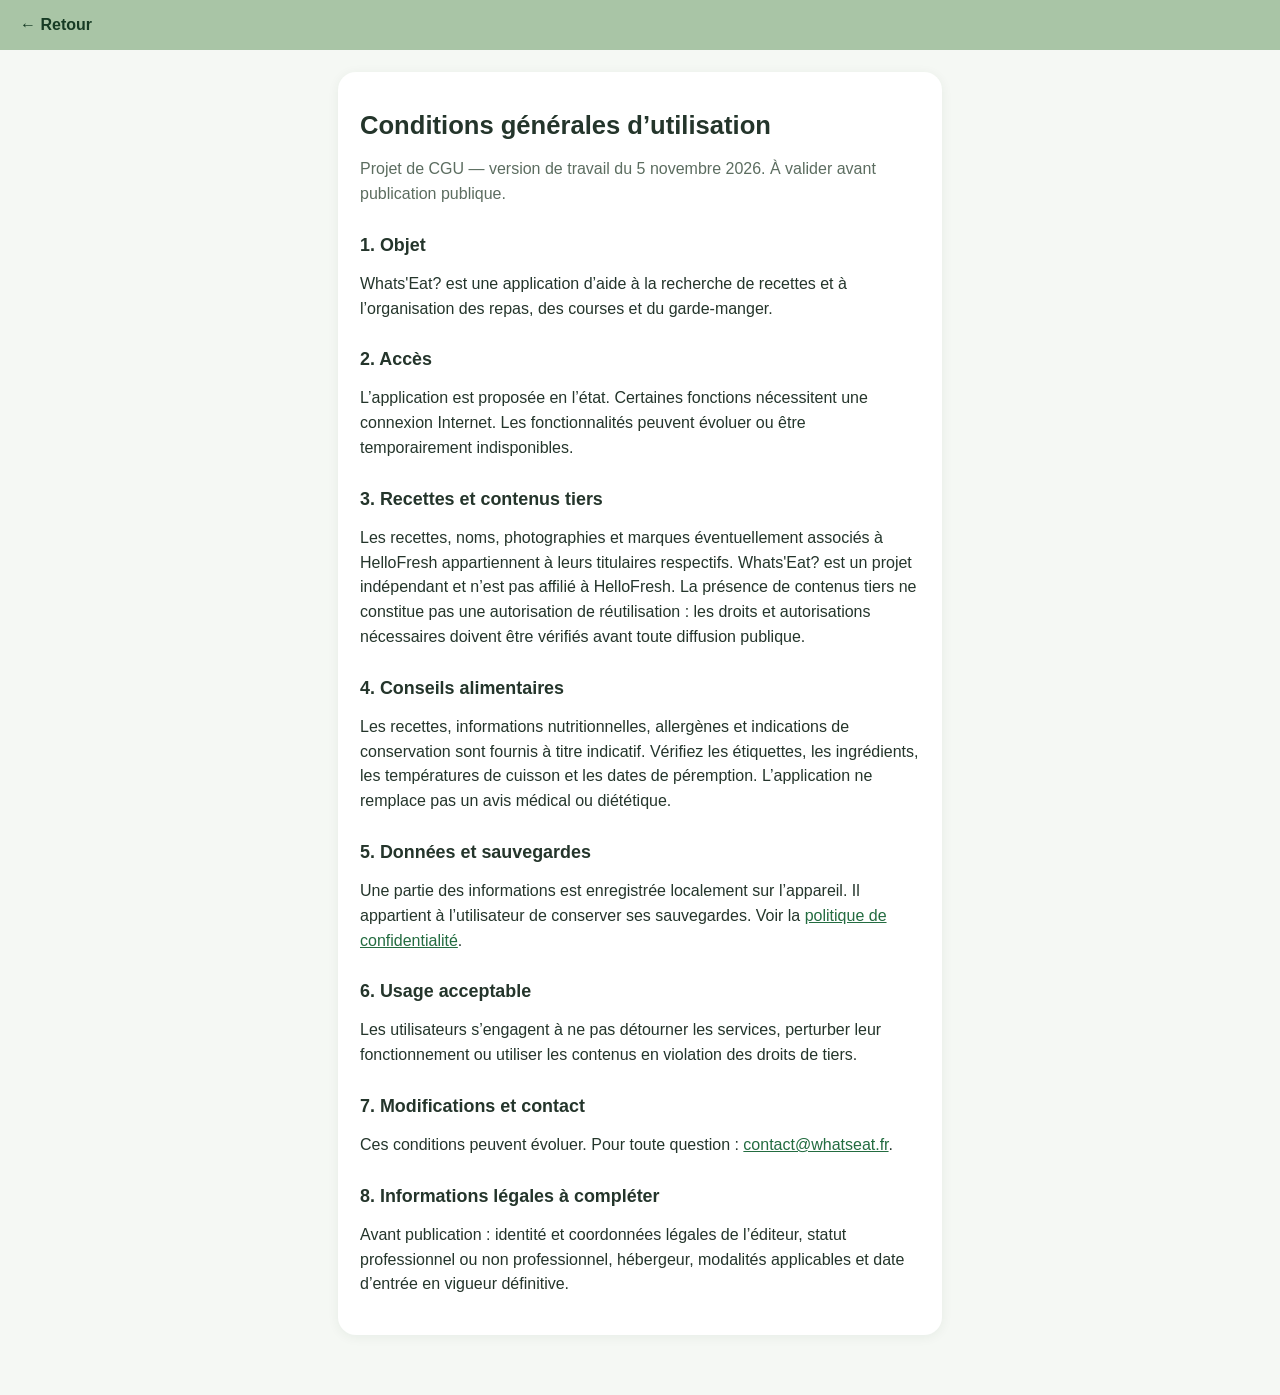
==== cgu.html @ 62a3de66 "V4.5.4: support icon and in-app return navigation" ====
<!doctype html><html lang="fr"><head><meta charset="utf-8"><meta name="viewport" content="width=device-width,initial-scale=1,viewport-fit=cover"><meta name="theme-color" content="#a9c5a6"><title>CGU — Whats'Eat?</title><style>:root{font-family:-apple-system,BlinkMacSystemFont,"Segoe UI",sans-serif;color:#24352b;background:#f5f8f4}*{box-sizing:border-box}body{margin:0}main{max-width:640px;margin:auto;padding:22px 18px 60px}header{background:#a9c5a6;padding:16px 20px}header a{color:#163b24;text-decoration:none;font-weight:700}h1{font-size:1.6rem}h2{font-size:1.12rem;margin-top:28px}.card{background:white;border-radius:18px;padding:22px;box-shadow:0 2px 12px #163b2410}label{display:block;font-weight:600;margin:15px 0 6px}input,select,textarea{width:100%;border:1px solid #b9c7bb;border-radius:10px;padding:12px;font:inherit;background:#fff;color:#24352b;min-height:44px}textarea{resize:vertical}.check{display:flex;gap:10px;align-items:flex-start;font-size:.9rem;font-weight:400}.check input{width:auto;min-height:0;margin-top:4px}button{width:100%;padding:14px;border:0;border-radius:12px;background:#285c3c;color:white;font-weight:700;font-size:1rem;margin-top:18px}button:disabled{opacity:.6}p,li{line-height:1.55}small,.muted{color:#5c6d60}a{color:#236c40}#status{margin-top:12px;min-height:1.5em}#status[role=alert]{color:#a02c2c}</style></head><body><header><a href="./" id="supportBack">← Retour</a></header><main><div class="card"><h1>Conditions générales d’utilisation</h1><p class="muted">Projet de CGU — version de travail du 5 novembre 2026. À valider avant publication publique.</p><h2>1. Objet</h2><p>Whats'Eat? est une application d’aide à la recherche de recettes et à l’organisation des repas, des courses et du garde-manger.</p><h2>2. Accès</h2><p>L’application est proposée en l’état. Certaines fonctions nécessitent une connexion Internet. Les fonctionnalités peuvent évoluer ou être temporairement indisponibles.</p><h2>3. Recettes et contenus tiers</h2><p>Les recettes, noms, photographies et marques éventuellement associés à HelloFresh appartiennent à leurs titulaires respectifs. Whats'Eat? est un projet indépendant et n’est pas affilié à HelloFresh. La présence de contenus tiers ne constitue pas une autorisation de réutilisation : les droits et autorisations nécessaires doivent être vérifiés avant toute diffusion publique.</p><h2>4. Conseils alimentaires</h2><p>Les recettes, informations nutritionnelles, allergènes et indications de conservation sont fournis à titre indicatif. Vérifiez les étiquettes, les ingrédients, les températures de cuisson et les dates de péremption. L’application ne remplace pas un avis médical ou diététique.</p><h2>5. Données et sauvegardes</h2><p>Une partie des informations est enregistrée localement sur l’appareil. Il appartient à l’utilisateur de conserver ses sauvegardes. Voir la <a href="confidentialite.html">politique de confidentialité</a>.</p><h2>6. Usage acceptable</h2><p>Les utilisateurs s’engagent à ne pas détourner les services, perturber leur fonctionnement ou utiliser les contenus en violation des droits de tiers.</p><h2>7. Modifications et contact</h2><p>Ces conditions peuvent évoluer. Pour toute question : <a href="mailto:contact@whatseat.fr">contact@whatseat.fr</a>.</p><h2>8. Informations légales à compléter</h2><p>Avant publication : identité et coordonnées légales de l’éditeur, statut professionnel ou non professionnel, hébergeur, modalités applicables et date d’entrée en vigueur définitive.</p></div></main><script>(function(){const back=document.getElementById('supportBack');back.addEventListener('click',function(e){if(window.parent!==window){e.preventDefault();window.parent.postMessage('whatseat:support-close',location.origin);}else if(document.referrer&&new URL(document.referrer).origin===location.origin&&history.length>1){e.preventDefault();history.back();}});})();</script></body></html>
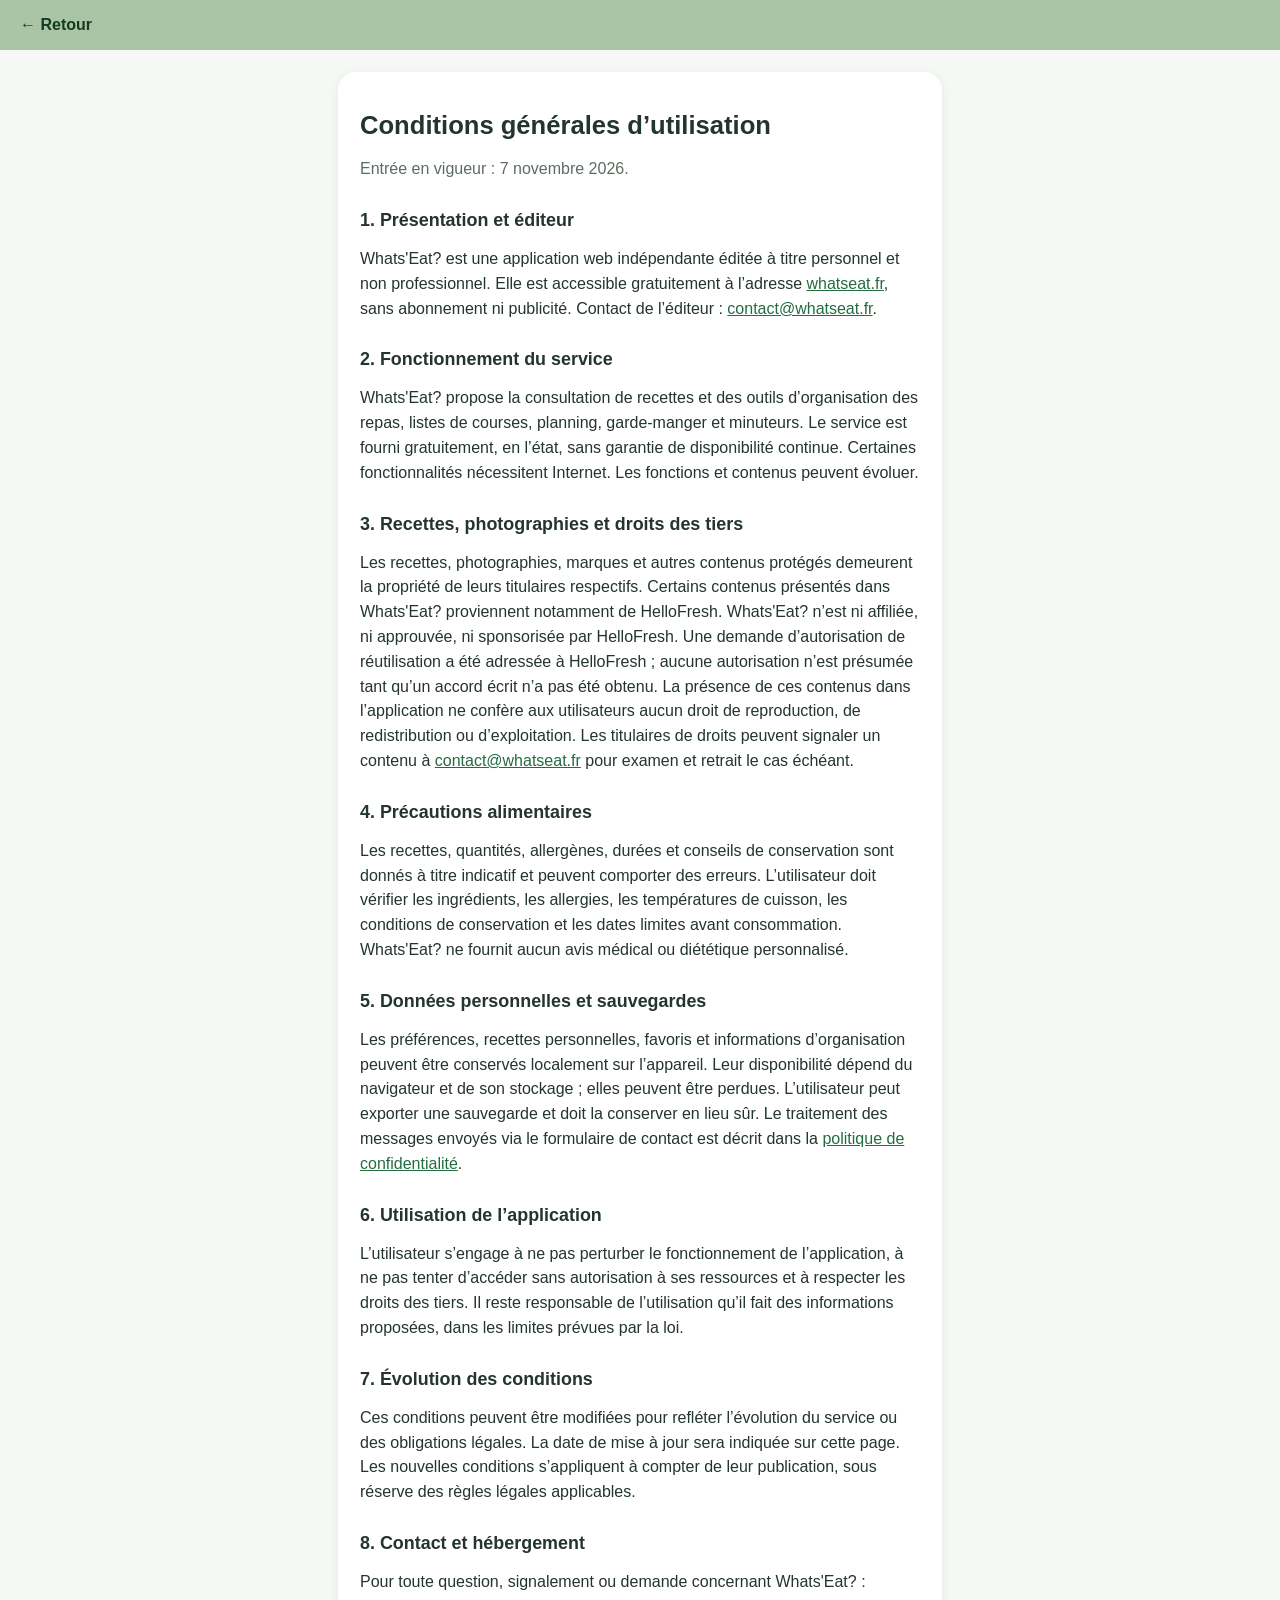
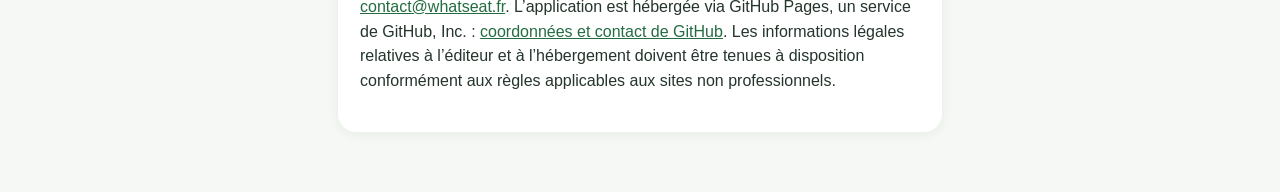
==== commit 6ea9eae4: "Publish Whats'Eat noncommercial terms and refresh PWA cache" ====
--- a/cgu.html
+++ b/cgu.html
@@ -1 +1,9 @@
-<!doctype html><html lang="fr"><head><meta charset="utf-8"><meta name="viewport" content="width=device-width,initial-scale=1,viewport-fit=cover"><meta name="theme-color" content="#a9c5a6"><title>CGU — Whats'Eat?</title><style>:root{font-family:-apple-system,BlinkMacSystemFont,"Segoe UI",sans-serif;color:#24352b;background:#f5f8f4}*{box-sizing:border-box}body{margin:0}main{max-width:640px;margin:auto;padding:22px 18px 60px}header{background:#a9c5a6;padding:16px 20px}header a{color:#163b24;text-decoration:none;font-weight:700}h1{font-size:1.6rem}h2{font-size:1.12rem;margin-top:28px}.card{background:white;border-radius:18px;padding:22px;box-shadow:0 2px 12px #163b2410}label{display:block;font-weight:600;margin:15px 0 6px}input,select,textarea{width:100%;border:1px solid #b9c7bb;border-radius:10px;padding:12px;font:inherit;background:#fff;color:#24352b;min-height:44px}textarea{resize:vertical}.check{display:flex;gap:10px;align-items:flex-start;font-size:.9rem;font-weight:400}.check input{width:auto;min-height:0;margin-top:4px}button{width:100%;padding:14px;border:0;border-radius:12px;background:#285c3c;color:white;font-weight:700;font-size:1rem;margin-top:18px}button:disabled{opacity:.6}p,li{line-height:1.55}small,.muted{color:#5c6d60}a{color:#236c40}#status{margin-top:12px;min-height:1.5em}#status[role=alert]{color:#a02c2c}</style></head><body><header><a href="./" id="supportBack">← Retour</a></header><main><div class="card"><h1>Conditions générales d’utilisation</h1><p class="muted">Projet de CGU — version de travail du 5 novembre 2026. À valider avant publication publique.</p><h2>1. Objet</h2><p>Whats'Eat? est une application d’aide à la recherche de recettes et à l’organisation des repas, des courses et du garde-manger.</p><h2>2. Accès</h2><p>L’application est proposée en l’état. Certaines fonctions nécessitent une connexion Internet. Les fonctionnalités peuvent évoluer ou être temporairement indisponibles.</p><h2>3. Recettes et contenus tiers</h2><p>Les recettes, noms, photographies et marques éventuellement associés à HelloFresh appartiennent à leurs titulaires respectifs. Whats'Eat? est un projet indépendant et n’est pas affilié à HelloFresh. La présence de contenus tiers ne constitue pas une autorisation de réutilisation : les droits et autorisations nécessaires doivent être vérifiés avant toute diffusion publique.</p><h2>4. Conseils alimentaires</h2><p>Les recettes, informations nutritionnelles, allergènes et indications de conservation sont fournis à titre indicatif. Vérifiez les étiquettes, les ingrédients, les températures de cuisson et les dates de péremption. L’application ne remplace pas un avis médical ou diététique.</p><h2>5. Données et sauvegardes</h2><p>Une partie des informations est enregistrée localement sur l’appareil. Il appartient à l’utilisateur de conserver ses sauvegardes. Voir la <a href="confidentialite.html">politique de confidentialité</a>.</p><h2>6. Usage acceptable</h2><p>Les utilisateurs s’engagent à ne pas détourner les services, perturber leur fonctionnement ou utiliser les contenus en violation des droits de tiers.</p><h2>7. Modifications et contact</h2><p>Ces conditions peuvent évoluer. Pour toute question : <a href="mailto:contact@whatseat.fr">contact@whatseat.fr</a>.</p><h2>8. Informations légales à compléter</h2><p>Avant publication : identité et coordonnées légales de l’éditeur, statut professionnel ou non professionnel, hébergeur, modalités applicables et date d’entrée en vigueur définitive.</p></div></main><script>(function(){const back=document.getElementById('supportBack');back.addEventListener('click',function(e){if(window.parent!==window){e.preventDefault();window.parent.postMessage('whatseat:support-close',location.origin);}else if(document.referrer&&new URL(document.referrer).origin===location.origin&&history.length>1){e.preventDefault();history.back();}});})();</script></body></html>+<!doctype html><html lang="fr"><head><meta charset="utf-8"><meta name="viewport" content="width=device-width,initial-scale=1,viewport-fit=cover"><meta name="theme-color" content="#a9c5a6"><title>CGU — Whats'Eat?</title><style>:root{font-family:-apple-system,BlinkMacSystemFont,"Segoe UI",sans-serif;color:#24352b;background:#f5f8f4}*{box-sizing:border-box}body{margin:0}main{max-width:640px;margin:auto;padding:22px 18px 60px}header{background:#a9c5a6;padding:calc(16px + env(safe-area-inset-top, 0px)) 20px 16px}main{padding-bottom:calc(60px + env(safe-area-inset-bottom, 0px))}header a{color:#163b24;text-decoration:none;font-weight:700}h1{font-size:1.6rem}h2{font-size:1.12rem;margin-top:28px}.card{background:white;border-radius:18px;padding:22px;box-shadow:0 2px 12px #163b2410}label{display:block;font-weight:600;margin:15px 0 6px}input,select,textarea{width:100%;border:1px solid #b9c7bb;border-radius:10px;padding:12px;font:inherit;background:#fff;color:#24352b;min-height:44px}textarea{resize:vertical}.check{display:flex;gap:10px;align-items:flex-start;font-size:.9rem;font-weight:400}.check input{width:auto;min-height:0;margin-top:4px}button{width:100%;padding:14px;border:0;border-radius:12px;background:#285c3c;color:white;font-weight:700;font-size:1rem;margin-top:18px}button:disabled{opacity:.6}p,li{line-height:1.55}small,.muted{color:#5c6d60}a{color:#236c40}#status{margin-top:12px;min-height:1.5em}#status[role=alert]{color:#a02c2c}</style></head><body><header><a href="./" id="supportBack">← Retour</a></header><main><div class="card"><h1>Conditions générales d’utilisation</h1><p class="muted">Entrée en vigueur : 7 novembre 2026.</p>
+<h2>1. Présentation et éditeur</h2><p>Whats'Eat? est une application web indépendante éditée à titre personnel et non professionnel. Elle est accessible gratuitement à l’adresse <a href="https://whatseat.fr">whatseat.fr</a>, sans abonnement ni publicité. Contact de l’éditeur : <a href="mailto:contact@whatseat.fr">contact@whatseat.fr</a>.</p>
+<h2>2. Fonctionnement du service</h2><p>Whats'Eat? propose la consultation de recettes et des outils d’organisation des repas, listes de courses, planning, garde-manger et minuteurs. Le service est fourni gratuitement, en l’état, sans garantie de disponibilité continue. Certaines fonctionnalités nécessitent Internet. Les fonctions et contenus peuvent évoluer.</p>
+<h2>3. Recettes, photographies et droits des tiers</h2><p>Les recettes, photographies, marques et autres contenus protégés demeurent la propriété de leurs titulaires respectifs. Certains contenus présentés dans Whats'Eat? proviennent notamment de HelloFresh. Whats'Eat? n’est ni affiliée, ni approuvée, ni sponsorisée par HelloFresh. Une demande d’autorisation de réutilisation a été adressée à HelloFresh ; aucune autorisation n’est présumée tant qu’un accord écrit n’a pas été obtenu. La présence de ces contenus dans l’application ne confère aux utilisateurs aucun droit de reproduction, de redistribution ou d’exploitation. Les titulaires de droits peuvent signaler un contenu à <a href="mailto:contact@whatseat.fr">contact@whatseat.fr</a> pour examen et retrait le cas échéant.</p>
+<h2>4. Précautions alimentaires</h2><p>Les recettes, quantités, allergènes, durées et conseils de conservation sont donnés à titre indicatif et peuvent comporter des erreurs. L’utilisateur doit vérifier les ingrédients, les allergies, les températures de cuisson, les conditions de conservation et les dates limites avant consommation. Whats'Eat? ne fournit aucun avis médical ou diététique personnalisé.</p>
+<h2>5. Données personnelles et sauvegardes</h2><p>Les préférences, recettes personnelles, favoris et informations d’organisation peuvent être conservés localement sur l’appareil. Leur disponibilité dépend du navigateur et de son stockage ; elles peuvent être perdues. L’utilisateur peut exporter une sauvegarde et doit la conserver en lieu sûr. Le traitement des messages envoyés via le formulaire de contact est décrit dans la <a href="confidentialite.html">politique de confidentialité</a>.</p>
+<h2>6. Utilisation de l’application</h2><p>L’utilisateur s’engage à ne pas perturber le fonctionnement de l’application, à ne pas tenter d’accéder sans autorisation à ses ressources et à respecter les droits des tiers. Il reste responsable de l’utilisation qu’il fait des informations proposées, dans les limites prévues par la loi.</p>
+<h2>7. Évolution des conditions</h2><p>Ces conditions peuvent être modifiées pour refléter l’évolution du service ou des obligations légales. La date de mise à jour sera indiquée sur cette page. Les nouvelles conditions s’appliquent à compter de leur publication, sous réserve des règles légales applicables.</p>
+<h2>8. Contact et hébergement</h2><p>Pour toute question, signalement ou demande concernant Whats'Eat? : <a href="mailto:contact@whatseat.fr">contact@whatseat.fr</a>. L’application est hébergée via GitHub Pages, un service de GitHub, Inc. : <a href="https://github.com/contact">coordonnées et contact de GitHub</a>. Les informations légales relatives à l’éditeur et à l’hébergement doivent être tenues à disposition conformément aux règles applicables aux sites non professionnels.</p></div></main><script>(function(){const back=document.getElementById('supportBack');back.addEventListener('click',function(e){if(window.parent!==window){e.preventDefault();window.parent.postMessage('whatseat:support-close',location.origin);}else if(document.referrer&&new URL(document.referrer).origin===location.origin&&history.length>1){e.preventDefault();history.back();}});})();</script></body></html>
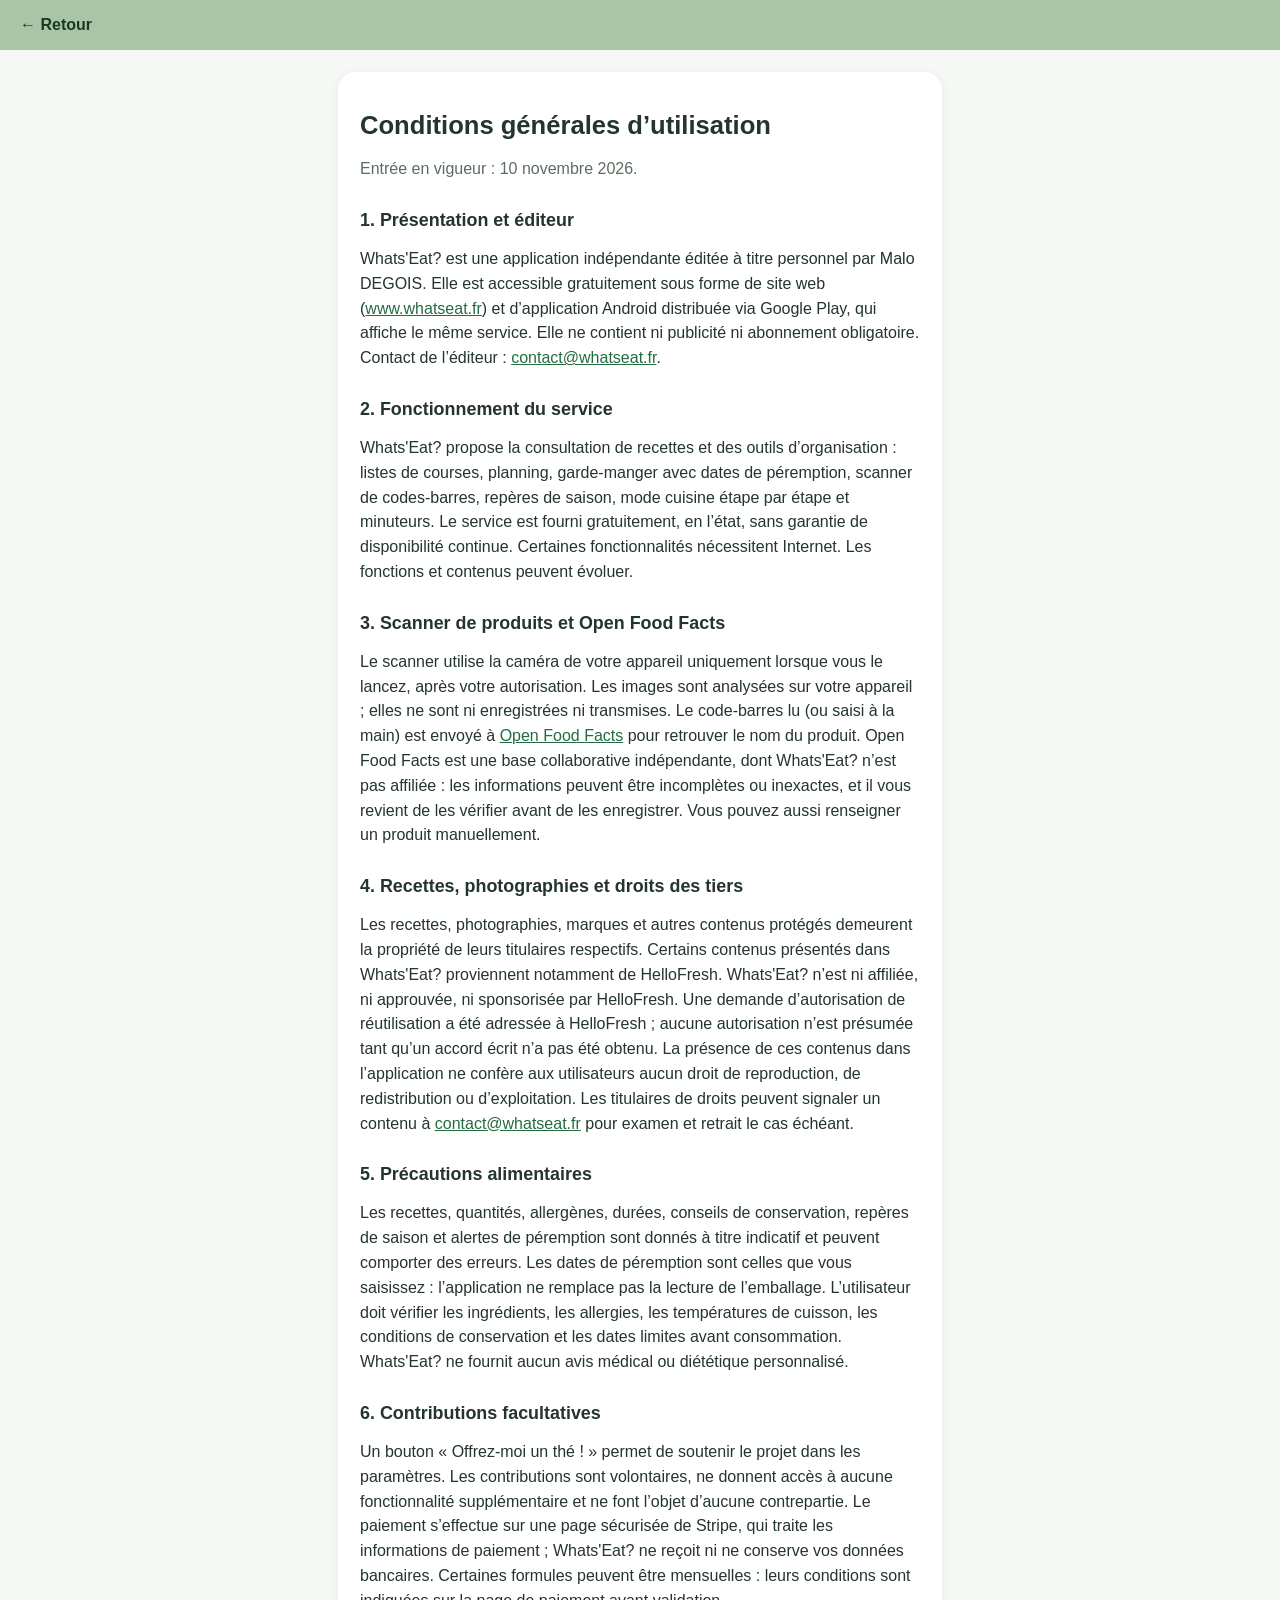
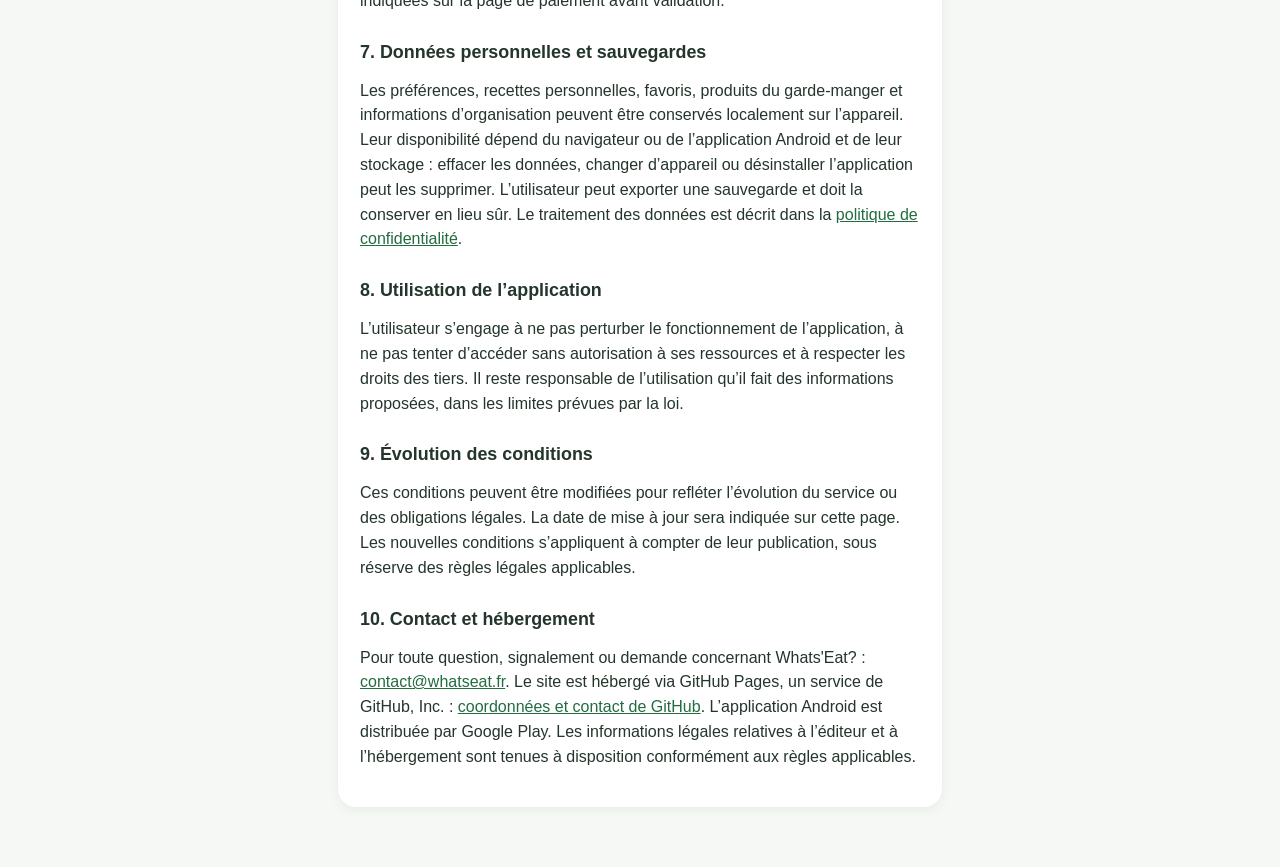
==== commit 3b21d0e1: "Mise à jour des CGU et de la politique de confidentialité Ajout du scanner (Open Food Facts, caméra," ====
--- a/cgu.html
+++ b/cgu.html
@@ -1,9 +1,11 @@
-<!doctype html><html lang="fr"><head><meta charset="utf-8"><meta name="viewport" content="width=device-width,initial-scale=1,viewport-fit=cover"><meta name="theme-color" content="#a9c5a6"><title>CGU — Whats'Eat?</title><style>:root{font-family:-apple-system,BlinkMacSystemFont,"Segoe UI",sans-serif;color:#24352b;background:#f5f8f4}*{box-sizing:border-box}body{margin:0}main{max-width:640px;margin:auto;padding:22px 18px 60px}header{background:#a9c5a6;padding:calc(16px + env(safe-area-inset-top, 0px)) 20px 16px}main{padding-bottom:calc(60px + env(safe-area-inset-bottom, 0px))}header a{color:#163b24;text-decoration:none;font-weight:700}h1{font-size:1.6rem}h2{font-size:1.12rem;margin-top:28px}.card{background:white;border-radius:18px;padding:22px;box-shadow:0 2px 12px #163b2410}label{display:block;font-weight:600;margin:15px 0 6px}input,select,textarea{width:100%;border:1px solid #b9c7bb;border-radius:10px;padding:12px;font:inherit;background:#fff;color:#24352b;min-height:44px}textarea{resize:vertical}.check{display:flex;gap:10px;align-items:flex-start;font-size:.9rem;font-weight:400}.check input{width:auto;min-height:0;margin-top:4px}button{width:100%;padding:14px;border:0;border-radius:12px;background:#285c3c;color:white;font-weight:700;font-size:1rem;margin-top:18px}button:disabled{opacity:.6}p,li{line-height:1.55}small,.muted{color:#5c6d60}a{color:#236c40}#status{margin-top:12px;min-height:1.5em}#status[role=alert]{color:#a02c2c}</style></head><body><header><a href="./" id="supportBack">← Retour</a></header><main><div class="card"><h1>Conditions générales d’utilisation</h1><p class="muted">Entrée en vigueur : 7 novembre 2026.</p>
-<h2>1. Présentation et éditeur</h2><p>Whats'Eat? est une application web indépendante éditée à titre personnel et non professionnel. Elle est accessible gratuitement à l’adresse <a href="https://whatseat.fr">whatseat.fr</a>, sans abonnement ni publicité. Contact de l’éditeur : <a href="mailto:contact@whatseat.fr">contact@whatseat.fr</a>.</p>
-<h2>2. Fonctionnement du service</h2><p>Whats'Eat? propose la consultation de recettes et des outils d’organisation des repas, listes de courses, planning, garde-manger et minuteurs. Le service est fourni gratuitement, en l’état, sans garantie de disponibilité continue. Certaines fonctionnalités nécessitent Internet. Les fonctions et contenus peuvent évoluer.</p>
-<h2>3. Recettes, photographies et droits des tiers</h2><p>Les recettes, photographies, marques et autres contenus protégés demeurent la propriété de leurs titulaires respectifs. Certains contenus présentés dans Whats'Eat? proviennent notamment de HelloFresh. Whats'Eat? n’est ni affiliée, ni approuvée, ni sponsorisée par HelloFresh. Une demande d’autorisation de réutilisation a été adressée à HelloFresh ; aucune autorisation n’est présumée tant qu’un accord écrit n’a pas été obtenu. La présence de ces contenus dans l’application ne confère aux utilisateurs aucun droit de reproduction, de redistribution ou d’exploitation. Les titulaires de droits peuvent signaler un contenu à <a href="mailto:contact@whatseat.fr">contact@whatseat.fr</a> pour examen et retrait le cas échéant.</p>
-<h2>4. Précautions alimentaires</h2><p>Les recettes, quantités, allergènes, durées et conseils de conservation sont donnés à titre indicatif et peuvent comporter des erreurs. L’utilisateur doit vérifier les ingrédients, les allergies, les températures de cuisson, les conditions de conservation et les dates limites avant consommation. Whats'Eat? ne fournit aucun avis médical ou diététique personnalisé.</p>
-<h2>5. Données personnelles et sauvegardes</h2><p>Les préférences, recettes personnelles, favoris et informations d’organisation peuvent être conservés localement sur l’appareil. Leur disponibilité dépend du navigateur et de son stockage ; elles peuvent être perdues. L’utilisateur peut exporter une sauvegarde et doit la conserver en lieu sûr. Le traitement des messages envoyés via le formulaire de contact est décrit dans la <a href="confidentialite.html">politique de confidentialité</a>.</p>
-<h2>6. Utilisation de l’application</h2><p>L’utilisateur s’engage à ne pas perturber le fonctionnement de l’application, à ne pas tenter d’accéder sans autorisation à ses ressources et à respecter les droits des tiers. Il reste responsable de l’utilisation qu’il fait des informations proposées, dans les limites prévues par la loi.</p>
-<h2>7. Évolution des conditions</h2><p>Ces conditions peuvent être modifiées pour refléter l’évolution du service ou des obligations légales. La date de mise à jour sera indiquée sur cette page. Les nouvelles conditions s’appliquent à compter de leur publication, sous réserve des règles légales applicables.</p>
-<h2>8. Contact et hébergement</h2><p>Pour toute question, signalement ou demande concernant Whats'Eat? : <a href="mailto:contact@whatseat.fr">contact@whatseat.fr</a>. L’application est hébergée via GitHub Pages, un service de GitHub, Inc. : <a href="https://github.com/contact">coordonnées et contact de GitHub</a>. Les informations légales relatives à l’éditeur et à l’hébergement doivent être tenues à disposition conformément aux règles applicables aux sites non professionnels.</p></div></main><script>(function(){const back=document.getElementById('supportBack');back.addEventListener('click',function(e){if(window.parent!==window){e.preventDefault();window.parent.postMessage('whatseat:support-close',location.origin);}else if(document.referrer&&new URL(document.referrer).origin===location.origin&&history.length>1){e.preventDefault();history.back();}});})();</script></body></html>+<!doctype html><html lang="fr"><head><meta charset="utf-8"><meta name="viewport" content="width=device-width,initial-scale=1,viewport-fit=cover"><meta name="theme-color" content="#a9c5a6"><title>CGU — Whats'Eat?</title><style>:root{font-family:-apple-system,BlinkMacSystemFont,"Segoe UI",sans-serif;color:#24352b;background:#f5f8f4}*{box-sizing:border-box}body{margin:0}main{max-width:640px;margin:auto;padding:22px 18px 60px}header{background:#a9c5a6;padding:calc(16px + env(safe-area-inset-top, 0px)) 20px 16px}main{padding-bottom:calc(60px + env(safe-area-inset-bottom, 0px))}header a{color:#163b24;text-decoration:none;font-weight:700}h1{font-size:1.6rem}h2{font-size:1.12rem;margin-top:28px}.card{background:white;border-radius:18px;padding:22px;box-shadow:0 2px 12px #163b2410}label{display:block;font-weight:600;margin:15px 0 6px}input,select,textarea{width:100%;border:1px solid #b9c7bb;border-radius:10px;padding:12px;font:inherit;background:#fff;color:#24352b;min-height:44px}textarea{resize:vertical}.check{display:flex;gap:10px;align-items:flex-start;font-size:.9rem;font-weight:400}.check input{width:auto;min-height:0;margin-top:4px}button{width:100%;padding:14px;border:0;border-radius:12px;background:#285c3c;color:white;font-weight:700;font-size:1rem;margin-top:18px}button:disabled{opacity:.6}p,li{line-height:1.55}small,.muted{color:#5c6d60}a{color:#236c40}#status{margin-top:12px;min-height:1.5em}#status[role=alert]{color:#a02c2c}</style></head><body><header><a href="./" id="supportBack">← Retour</a></header><main><div class="card"><h1>Conditions générales d’utilisation</h1><p class="muted">Entrée en vigueur : 10 novembre 2026.</p>
+<h2>1. Présentation et éditeur</h2><p>Whats'Eat? est une application indépendante éditée à titre personnel par Malo DEGOIS. Elle est accessible gratuitement sous forme de site web (<a href="https://www.whatseat.fr/">www.whatseat.fr</a>) et d’application Android distribuée via Google Play, qui affiche le même service. Elle ne contient ni publicité ni abonnement obligatoire. Contact de l’éditeur : <a href="mailto:contact@whatseat.fr">contact@whatseat.fr</a>.</p>
+<h2>2. Fonctionnement du service</h2><p>Whats'Eat? propose la consultation de recettes et des outils d’organisation : listes de courses, planning, garde-manger avec dates de péremption, scanner de codes-barres, repères de saison, mode cuisine étape par étape et minuteurs. Le service est fourni gratuitement, en l’état, sans garantie de disponibilité continue. Certaines fonctionnalités nécessitent Internet. Les fonctions et contenus peuvent évoluer.</p>
+<h2>3. Scanner de produits et Open Food Facts</h2><p>Le scanner utilise la caméra de votre appareil uniquement lorsque vous le lancez, après votre autorisation. Les images sont analysées sur votre appareil ; elles ne sont ni enregistrées ni transmises. Le code-barres lu (ou saisi à la main) est envoyé à <a href="https://world.openfoodfacts.org/">Open Food Facts</a> pour retrouver le nom du produit. Open Food Facts est une base collaborative indépendante, dont Whats'Eat? n’est pas affiliée : les informations peuvent être incomplètes ou inexactes, et il vous revient de les vérifier avant de les enregistrer. Vous pouvez aussi renseigner un produit manuellement.</p>
+<h2>4. Recettes, photographies et droits des tiers</h2><p>Les recettes, photographies, marques et autres contenus protégés demeurent la propriété de leurs titulaires respectifs. Certains contenus présentés dans Whats'Eat? proviennent notamment de HelloFresh. Whats'Eat? n’est ni affiliée, ni approuvée, ni sponsorisée par HelloFresh. Une demande d’autorisation de réutilisation a été adressée à HelloFresh ; aucune autorisation n’est présumée tant qu’un accord écrit n’a pas été obtenu. La présence de ces contenus dans l’application ne confère aux utilisateurs aucun droit de reproduction, de redistribution ou d’exploitation. Les titulaires de droits peuvent signaler un contenu à <a href="mailto:contact@whatseat.fr">contact@whatseat.fr</a> pour examen et retrait le cas échéant.</p>
+<h2>5. Précautions alimentaires</h2><p>Les recettes, quantités, allergènes, durées, conseils de conservation, repères de saison et alertes de péremption sont donnés à titre indicatif et peuvent comporter des erreurs. Les dates de péremption sont celles que vous saisissez : l’application ne remplace pas la lecture de l’emballage. L’utilisateur doit vérifier les ingrédients, les allergies, les températures de cuisson, les conditions de conservation et les dates limites avant consommation. Whats'Eat? ne fournit aucun avis médical ou diététique personnalisé.</p>
+<h2>6. Contributions facultatives</h2><p>Un bouton « Offrez-moi un thé ! » permet de soutenir le projet dans les paramètres. Les contributions sont volontaires, ne donnent accès à aucune fonctionnalité supplémentaire et ne font l’objet d’aucune contrepartie. Le paiement s’effectue sur une page sécurisée de Stripe, qui traite les informations de paiement ; Whats'Eat? ne reçoit ni ne conserve vos données bancaires. Certaines formules peuvent être mensuelles : leurs conditions sont indiquées sur la page de paiement avant validation.</p>
+<h2>7. Données personnelles et sauvegardes</h2><p>Les préférences, recettes personnelles, favoris, produits du garde-manger et informations d’organisation peuvent être conservés localement sur l’appareil. Leur disponibilité dépend du navigateur ou de l’application Android et de leur stockage : effacer les données, changer d’appareil ou désinstaller l’application peut les supprimer. L’utilisateur peut exporter une sauvegarde et doit la conserver en lieu sûr. Le traitement des données est décrit dans la <a href="confidentialite.html">politique de confidentialité</a>.</p>
+<h2>8. Utilisation de l’application</h2><p>L’utilisateur s’engage à ne pas perturber le fonctionnement de l’application, à ne pas tenter d’accéder sans autorisation à ses ressources et à respecter les droits des tiers. Il reste responsable de l’utilisation qu’il fait des informations proposées, dans les limites prévues par la loi.</p>
+<h2>9. Évolution des conditions</h2><p>Ces conditions peuvent être modifiées pour refléter l’évolution du service ou des obligations légales. La date de mise à jour sera indiquée sur cette page. Les nouvelles conditions s’appliquent à compter de leur publication, sous réserve des règles légales applicables.</p>
+<h2>10. Contact et hébergement</h2><p>Pour toute question, signalement ou demande concernant Whats'Eat? : <a href="mailto:contact@whatseat.fr">contact@whatseat.fr</a>. Le site est hébergé via GitHub Pages, un service de GitHub, Inc. : <a href="https://github.com/contact">coordonnées et contact de GitHub</a>. L’application Android est distribuée par Google Play. Les informations légales relatives à l’éditeur et à l’hébergement sont tenues à disposition conformément aux règles applicables.</p></div></main><script>(function(){const back=document.getElementById('supportBack');back.addEventListener('click',function(e){if(window.parent!==window){e.preventDefault();window.parent.postMessage('whatseat:support-close',location.origin);}else if(document.referrer&&new URL(document.referrer).origin===location.origin&&history.length>1){e.preventDefault();history.back();}});})();</script></body></html>
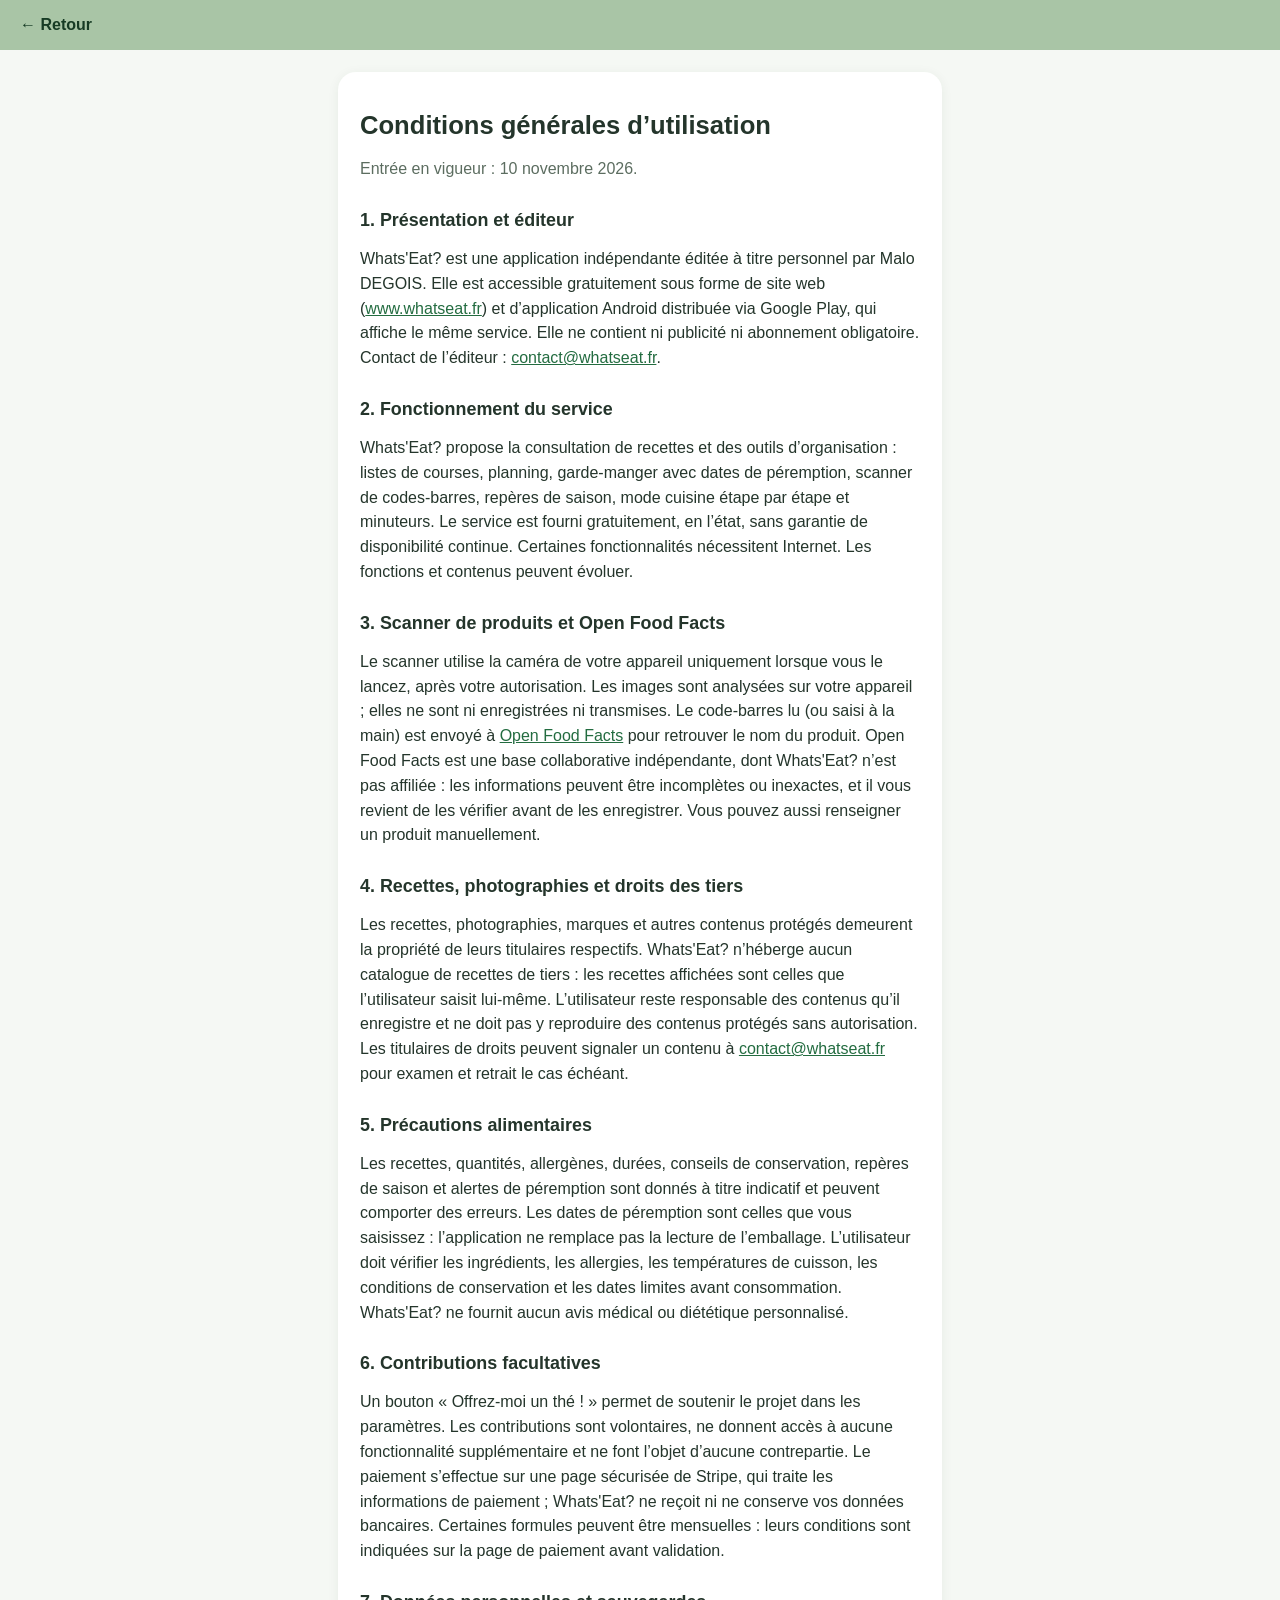
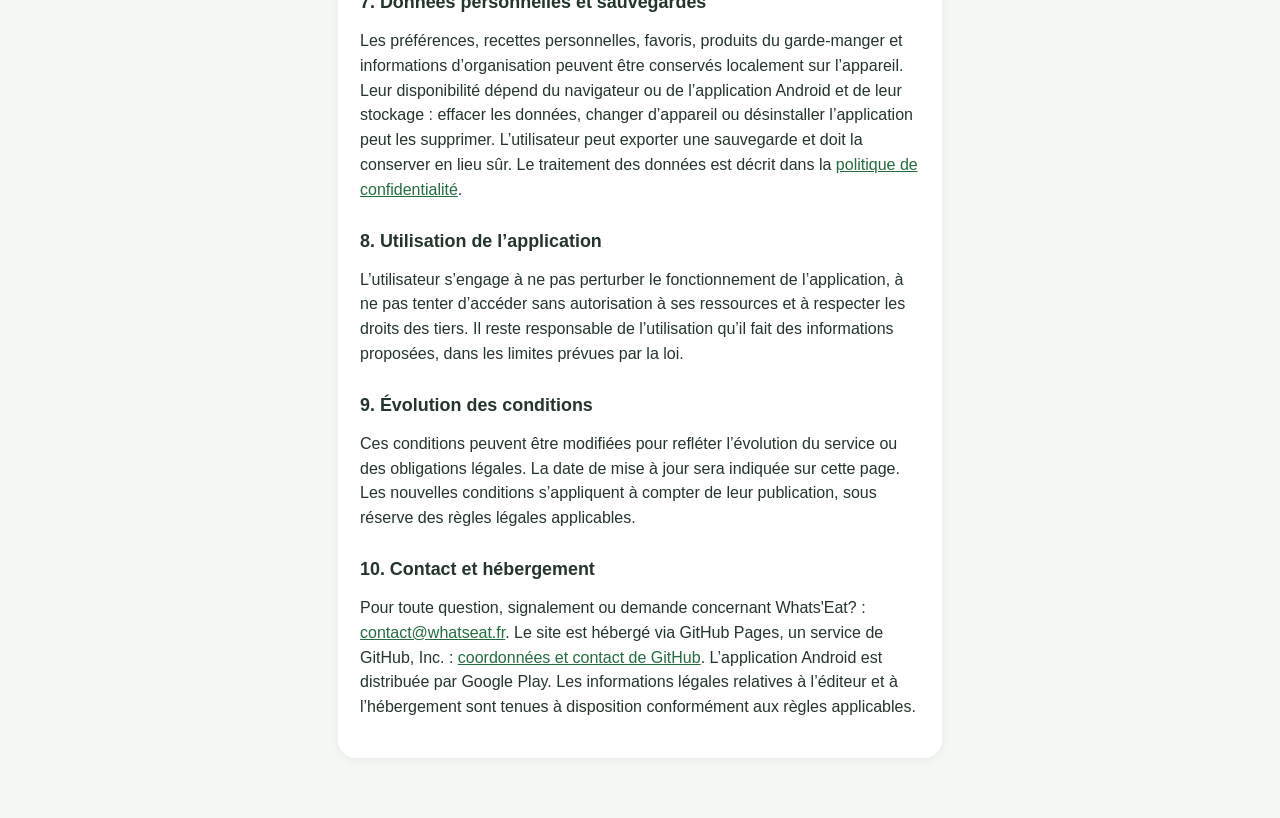
==== commit 5c16f2de: "V4.5.53 : retrait de l'intégralité des recettes HelloFresh (demande du titulaire des droits) - recip" ====
--- a/cgu.html
+++ b/cgu.html
@@ -2,7 +2,7 @@
 <h2>1. Présentation et éditeur</h2><p>Whats'Eat? est une application indépendante éditée à titre personnel par Malo DEGOIS. Elle est accessible gratuitement sous forme de site web (<a href="https://www.whatseat.fr/">www.whatseat.fr</a>) et d’application Android distribuée via Google Play, qui affiche le même service. Elle ne contient ni publicité ni abonnement obligatoire. Contact de l’éditeur : <a href="mailto:contact@whatseat.fr">contact@whatseat.fr</a>.</p>
 <h2>2. Fonctionnement du service</h2><p>Whats'Eat? propose la consultation de recettes et des outils d’organisation : listes de courses, planning, garde-manger avec dates de péremption, scanner de codes-barres, repères de saison, mode cuisine étape par étape et minuteurs. Le service est fourni gratuitement, en l’état, sans garantie de disponibilité continue. Certaines fonctionnalités nécessitent Internet. Les fonctions et contenus peuvent évoluer.</p>
 <h2>3. Scanner de produits et Open Food Facts</h2><p>Le scanner utilise la caméra de votre appareil uniquement lorsque vous le lancez, après votre autorisation. Les images sont analysées sur votre appareil ; elles ne sont ni enregistrées ni transmises. Le code-barres lu (ou saisi à la main) est envoyé à <a href="https://world.openfoodfacts.org/">Open Food Facts</a> pour retrouver le nom du produit. Open Food Facts est une base collaborative indépendante, dont Whats'Eat? n’est pas affiliée : les informations peuvent être incomplètes ou inexactes, et il vous revient de les vérifier avant de les enregistrer. Vous pouvez aussi renseigner un produit manuellement.</p>
-<h2>4. Recettes, photographies et droits des tiers</h2><p>Les recettes, photographies, marques et autres contenus protégés demeurent la propriété de leurs titulaires respectifs. Certains contenus présentés dans Whats'Eat? proviennent notamment de HelloFresh. Whats'Eat? n’est ni affiliée, ni approuvée, ni sponsorisée par HelloFresh. Une demande d’autorisation de réutilisation a été adressée à HelloFresh ; aucune autorisation n’est présumée tant qu’un accord écrit n’a pas été obtenu. La présence de ces contenus dans l’application ne confère aux utilisateurs aucun droit de reproduction, de redistribution ou d’exploitation. Les titulaires de droits peuvent signaler un contenu à <a href="mailto:contact@whatseat.fr">contact@whatseat.fr</a> pour examen et retrait le cas échéant.</p>
+<h2>4. Recettes, photographies et droits des tiers</h2><p>Les recettes, photographies, marques et autres contenus protégés demeurent la propriété de leurs titulaires respectifs. Whats'Eat? n’héberge aucun catalogue de recettes de tiers : les recettes affichées sont celles que l’utilisateur saisit lui-même. L’utilisateur reste responsable des contenus qu’il enregistre et ne doit pas y reproduire des contenus protégés sans autorisation. Les titulaires de droits peuvent signaler un contenu à <a href="mailto:contact@whatseat.fr">contact@whatseat.fr</a> pour examen et retrait le cas échéant.</p>
 <h2>5. Précautions alimentaires</h2><p>Les recettes, quantités, allergènes, durées, conseils de conservation, repères de saison et alertes de péremption sont donnés à titre indicatif et peuvent comporter des erreurs. Les dates de péremption sont celles que vous saisissez : l’application ne remplace pas la lecture de l’emballage. L’utilisateur doit vérifier les ingrédients, les allergies, les températures de cuisson, les conditions de conservation et les dates limites avant consommation. Whats'Eat? ne fournit aucun avis médical ou diététique personnalisé.</p>
 <h2>6. Contributions facultatives</h2><p>Un bouton « Offrez-moi un thé ! » permet de soutenir le projet dans les paramètres. Les contributions sont volontaires, ne donnent accès à aucune fonctionnalité supplémentaire et ne font l’objet d’aucune contrepartie. Le paiement s’effectue sur une page sécurisée de Stripe, qui traite les informations de paiement ; Whats'Eat? ne reçoit ni ne conserve vos données bancaires. Certaines formules peuvent être mensuelles : leurs conditions sont indiquées sur la page de paiement avant validation.</p>
 <h2>7. Données personnelles et sauvegardes</h2><p>Les préférences, recettes personnelles, favoris, produits du garde-manger et informations d’organisation peuvent être conservés localement sur l’appareil. Leur disponibilité dépend du navigateur ou de l’application Android et de leur stockage : effacer les données, changer d’appareil ou désinstaller l’application peut les supprimer. L’utilisateur peut exporter une sauvegarde et doit la conserver en lieu sûr. Le traitement des données est décrit dans la <a href="confidentialite.html">politique de confidentialité</a>.</p>
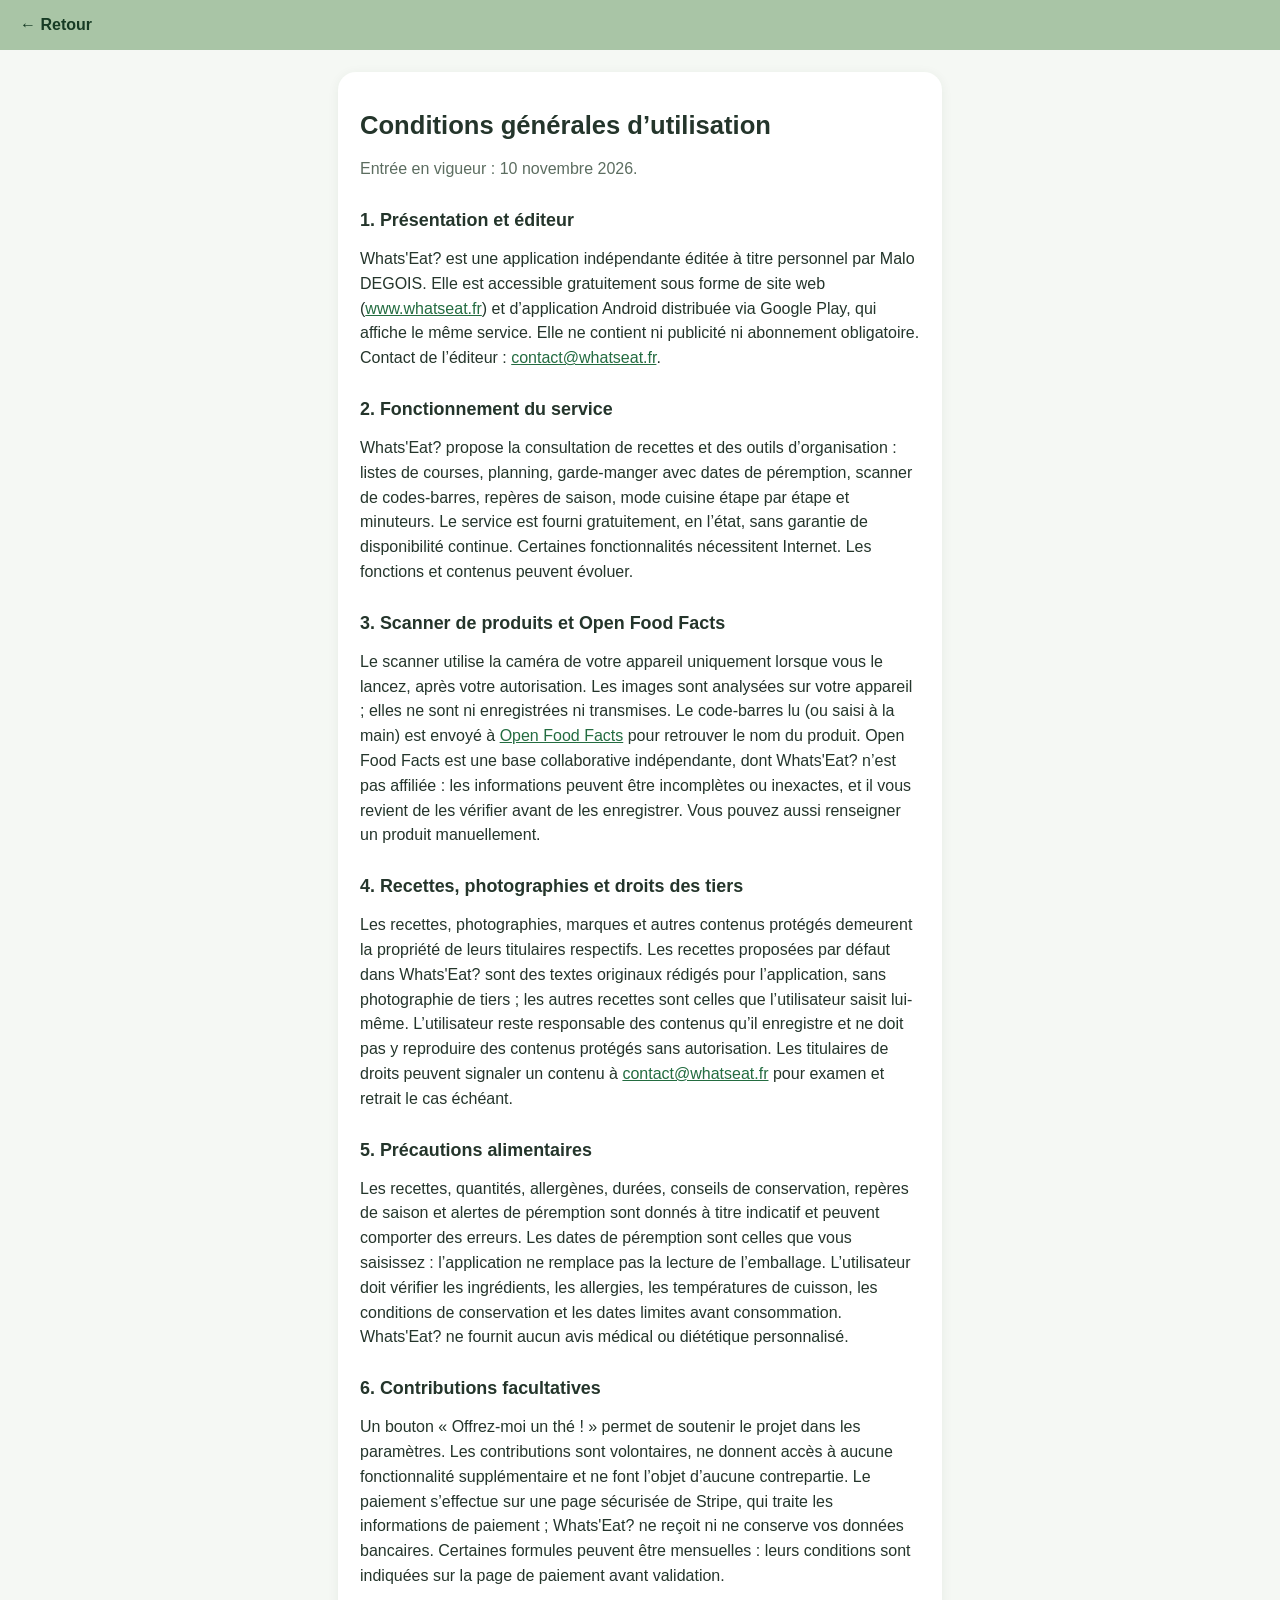
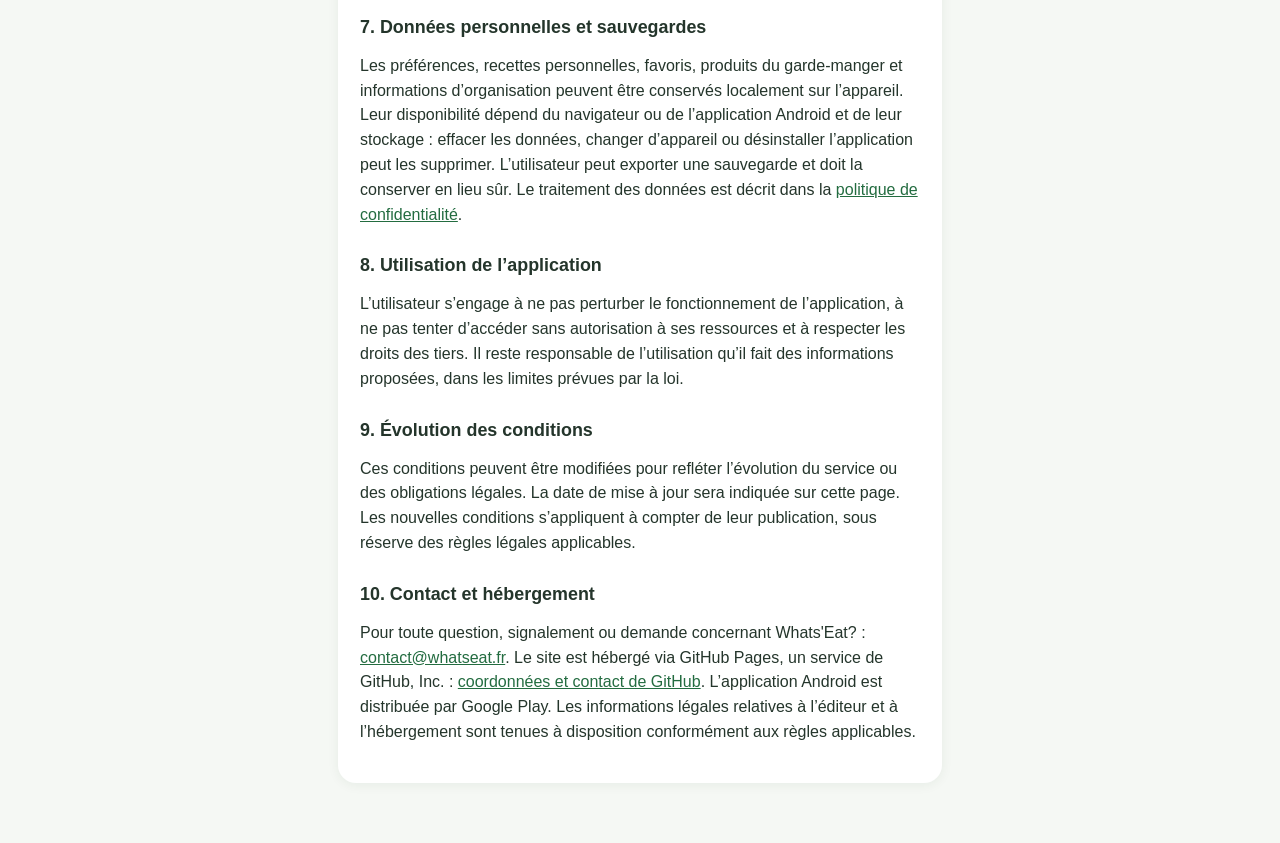
==== commit 510b5722: "V4.5.54 : catalogue de 306 recettes originales Whats'Eat - nouveau catalogue.json (textes originaux," ====
--- a/cgu.html
+++ b/cgu.html
@@ -2,7 +2,7 @@
 <h2>1. Présentation et éditeur</h2><p>Whats'Eat? est une application indépendante éditée à titre personnel par Malo DEGOIS. Elle est accessible gratuitement sous forme de site web (<a href="https://www.whatseat.fr/">www.whatseat.fr</a>) et d’application Android distribuée via Google Play, qui affiche le même service. Elle ne contient ni publicité ni abonnement obligatoire. Contact de l’éditeur : <a href="mailto:contact@whatseat.fr">contact@whatseat.fr</a>.</p>
 <h2>2. Fonctionnement du service</h2><p>Whats'Eat? propose la consultation de recettes et des outils d’organisation : listes de courses, planning, garde-manger avec dates de péremption, scanner de codes-barres, repères de saison, mode cuisine étape par étape et minuteurs. Le service est fourni gratuitement, en l’état, sans garantie de disponibilité continue. Certaines fonctionnalités nécessitent Internet. Les fonctions et contenus peuvent évoluer.</p>
 <h2>3. Scanner de produits et Open Food Facts</h2><p>Le scanner utilise la caméra de votre appareil uniquement lorsque vous le lancez, après votre autorisation. Les images sont analysées sur votre appareil ; elles ne sont ni enregistrées ni transmises. Le code-barres lu (ou saisi à la main) est envoyé à <a href="https://world.openfoodfacts.org/">Open Food Facts</a> pour retrouver le nom du produit. Open Food Facts est une base collaborative indépendante, dont Whats'Eat? n’est pas affiliée : les informations peuvent être incomplètes ou inexactes, et il vous revient de les vérifier avant de les enregistrer. Vous pouvez aussi renseigner un produit manuellement.</p>
-<h2>4. Recettes, photographies et droits des tiers</h2><p>Les recettes, photographies, marques et autres contenus protégés demeurent la propriété de leurs titulaires respectifs. Whats'Eat? n’héberge aucun catalogue de recettes de tiers : les recettes affichées sont celles que l’utilisateur saisit lui-même. L’utilisateur reste responsable des contenus qu’il enregistre et ne doit pas y reproduire des contenus protégés sans autorisation. Les titulaires de droits peuvent signaler un contenu à <a href="mailto:contact@whatseat.fr">contact@whatseat.fr</a> pour examen et retrait le cas échéant.</p>
+<h2>4. Recettes, photographies et droits des tiers</h2><p>Les recettes, photographies, marques et autres contenus protégés demeurent la propriété de leurs titulaires respectifs. Les recettes proposées par défaut dans Whats'Eat? sont des textes originaux rédigés pour l’application, sans photographie de tiers ; les autres recettes sont celles que l’utilisateur saisit lui-même. L’utilisateur reste responsable des contenus qu’il enregistre et ne doit pas y reproduire des contenus protégés sans autorisation. Les titulaires de droits peuvent signaler un contenu à <a href="mailto:contact@whatseat.fr">contact@whatseat.fr</a> pour examen et retrait le cas échéant.</p>
 <h2>5. Précautions alimentaires</h2><p>Les recettes, quantités, allergènes, durées, conseils de conservation, repères de saison et alertes de péremption sont donnés à titre indicatif et peuvent comporter des erreurs. Les dates de péremption sont celles que vous saisissez : l’application ne remplace pas la lecture de l’emballage. L’utilisateur doit vérifier les ingrédients, les allergies, les températures de cuisson, les conditions de conservation et les dates limites avant consommation. Whats'Eat? ne fournit aucun avis médical ou diététique personnalisé.</p>
 <h2>6. Contributions facultatives</h2><p>Un bouton « Offrez-moi un thé ! » permet de soutenir le projet dans les paramètres. Les contributions sont volontaires, ne donnent accès à aucune fonctionnalité supplémentaire et ne font l’objet d’aucune contrepartie. Le paiement s’effectue sur une page sécurisée de Stripe, qui traite les informations de paiement ; Whats'Eat? ne reçoit ni ne conserve vos données bancaires. Certaines formules peuvent être mensuelles : leurs conditions sont indiquées sur la page de paiement avant validation.</p>
 <h2>7. Données personnelles et sauvegardes</h2><p>Les préférences, recettes personnelles, favoris, produits du garde-manger et informations d’organisation peuvent être conservés localement sur l’appareil. Leur disponibilité dépend du navigateur ou de l’application Android et de leur stockage : effacer les données, changer d’appareil ou désinstaller l’application peut les supprimer. L’utilisateur peut exporter une sauvegarde et doit la conserver en lieu sûr. Le traitement des données est décrit dans la <a href="confidentialite.html">politique de confidentialité</a>.</p>
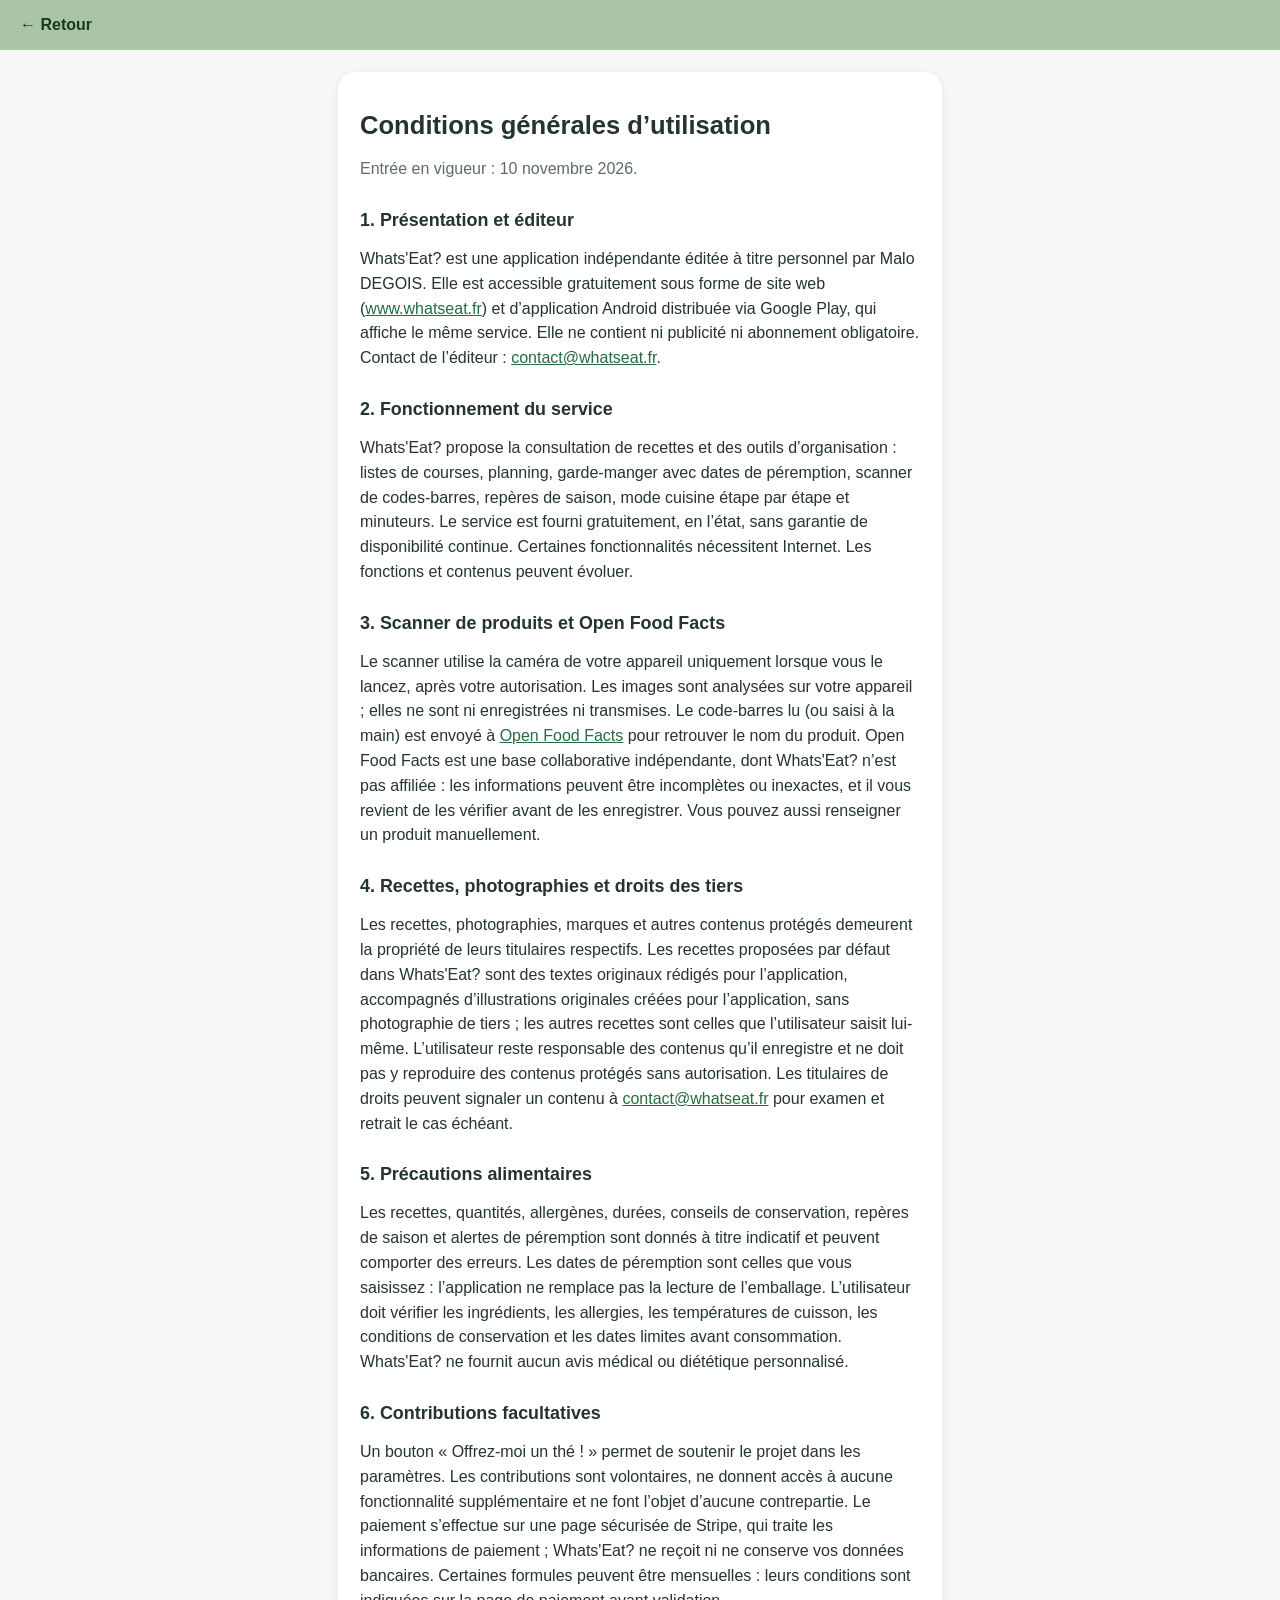
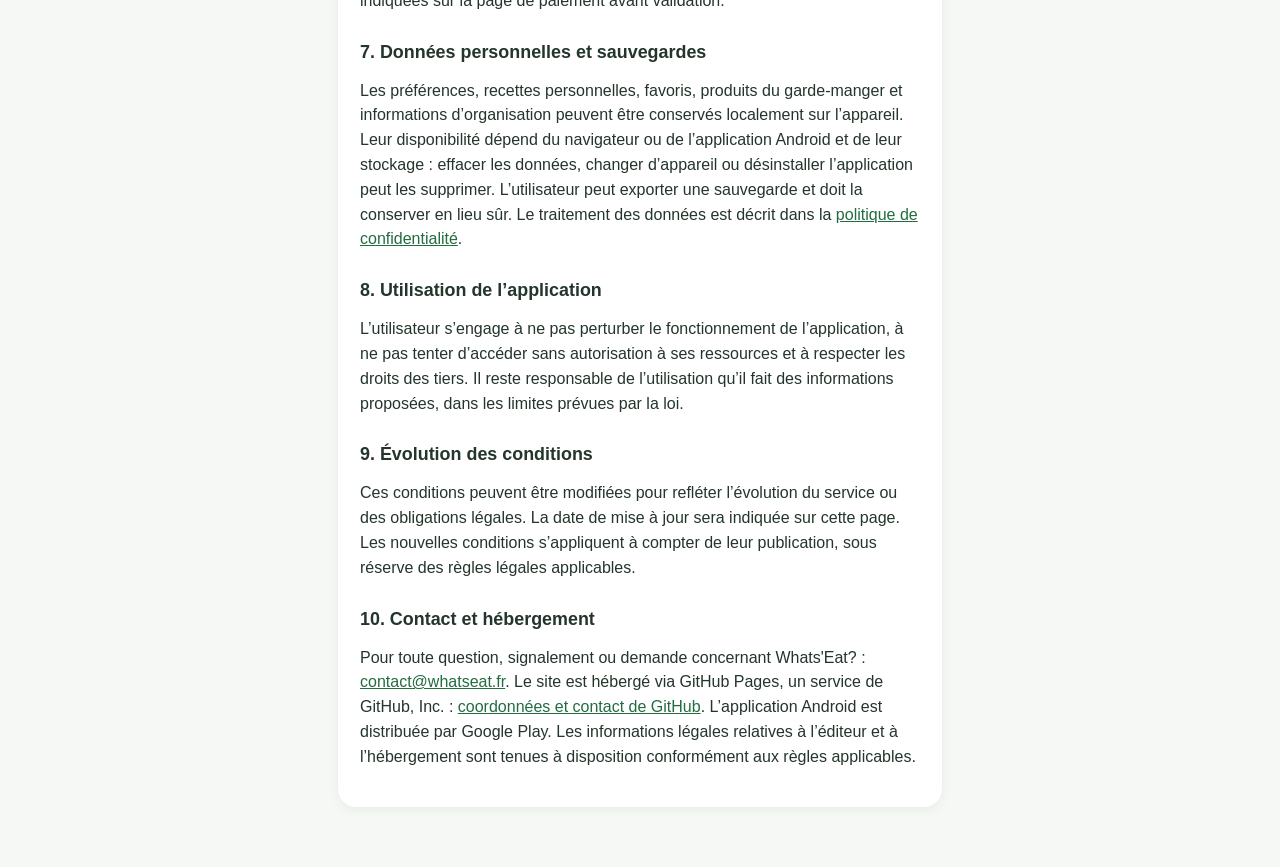
==== commit 1e470176: "V4.5.55 : illustrations originales pour les 306 recettes Co-Authored-By: Claude Sonnet 5.5 <noreply@" ====
--- a/cgu.html
+++ b/cgu.html
@@ -2,7 +2,7 @@
 <h2>1. Présentation et éditeur</h2><p>Whats'Eat? est une application indépendante éditée à titre personnel par Malo DEGOIS. Elle est accessible gratuitement sous forme de site web (<a href="https://www.whatseat.fr/">www.whatseat.fr</a>) et d’application Android distribuée via Google Play, qui affiche le même service. Elle ne contient ni publicité ni abonnement obligatoire. Contact de l’éditeur : <a href="mailto:contact@whatseat.fr">contact@whatseat.fr</a>.</p>
 <h2>2. Fonctionnement du service</h2><p>Whats'Eat? propose la consultation de recettes et des outils d’organisation : listes de courses, planning, garde-manger avec dates de péremption, scanner de codes-barres, repères de saison, mode cuisine étape par étape et minuteurs. Le service est fourni gratuitement, en l’état, sans garantie de disponibilité continue. Certaines fonctionnalités nécessitent Internet. Les fonctions et contenus peuvent évoluer.</p>
 <h2>3. Scanner de produits et Open Food Facts</h2><p>Le scanner utilise la caméra de votre appareil uniquement lorsque vous le lancez, après votre autorisation. Les images sont analysées sur votre appareil ; elles ne sont ni enregistrées ni transmises. Le code-barres lu (ou saisi à la main) est envoyé à <a href="https://world.openfoodfacts.org/">Open Food Facts</a> pour retrouver le nom du produit. Open Food Facts est une base collaborative indépendante, dont Whats'Eat? n’est pas affiliée : les informations peuvent être incomplètes ou inexactes, et il vous revient de les vérifier avant de les enregistrer. Vous pouvez aussi renseigner un produit manuellement.</p>
-<h2>4. Recettes, photographies et droits des tiers</h2><p>Les recettes, photographies, marques et autres contenus protégés demeurent la propriété de leurs titulaires respectifs. Les recettes proposées par défaut dans Whats'Eat? sont des textes originaux rédigés pour l’application, sans photographie de tiers ; les autres recettes sont celles que l’utilisateur saisit lui-même. L’utilisateur reste responsable des contenus qu’il enregistre et ne doit pas y reproduire des contenus protégés sans autorisation. Les titulaires de droits peuvent signaler un contenu à <a href="mailto:contact@whatseat.fr">contact@whatseat.fr</a> pour examen et retrait le cas échéant.</p>
+<h2>4. Recettes, photographies et droits des tiers</h2><p>Les recettes, photographies, marques et autres contenus protégés demeurent la propriété de leurs titulaires respectifs. Les recettes proposées par défaut dans Whats'Eat? sont des textes originaux rédigés pour l’application, accompagnés d’illustrations originales créées pour l’application, sans photographie de tiers ; les autres recettes sont celles que l’utilisateur saisit lui-même. L’utilisateur reste responsable des contenus qu’il enregistre et ne doit pas y reproduire des contenus protégés sans autorisation. Les titulaires de droits peuvent signaler un contenu à <a href="mailto:contact@whatseat.fr">contact@whatseat.fr</a> pour examen et retrait le cas échéant.</p>
 <h2>5. Précautions alimentaires</h2><p>Les recettes, quantités, allergènes, durées, conseils de conservation, repères de saison et alertes de péremption sont donnés à titre indicatif et peuvent comporter des erreurs. Les dates de péremption sont celles que vous saisissez : l’application ne remplace pas la lecture de l’emballage. L’utilisateur doit vérifier les ingrédients, les allergies, les températures de cuisson, les conditions de conservation et les dates limites avant consommation. Whats'Eat? ne fournit aucun avis médical ou diététique personnalisé.</p>
 <h2>6. Contributions facultatives</h2><p>Un bouton « Offrez-moi un thé ! » permet de soutenir le projet dans les paramètres. Les contributions sont volontaires, ne donnent accès à aucune fonctionnalité supplémentaire et ne font l’objet d’aucune contrepartie. Le paiement s’effectue sur une page sécurisée de Stripe, qui traite les informations de paiement ; Whats'Eat? ne reçoit ni ne conserve vos données bancaires. Certaines formules peuvent être mensuelles : leurs conditions sont indiquées sur la page de paiement avant validation.</p>
 <h2>7. Données personnelles et sauvegardes</h2><p>Les préférences, recettes personnelles, favoris, produits du garde-manger et informations d’organisation peuvent être conservés localement sur l’appareil. Leur disponibilité dépend du navigateur ou de l’application Android et de leur stockage : effacer les données, changer d’appareil ou désinstaller l’application peut les supprimer. L’utilisateur peut exporter une sauvegarde et doit la conserver en lieu sûr. Le traitement des données est décrit dans la <a href="confidentialite.html">politique de confidentialité</a>.</p>
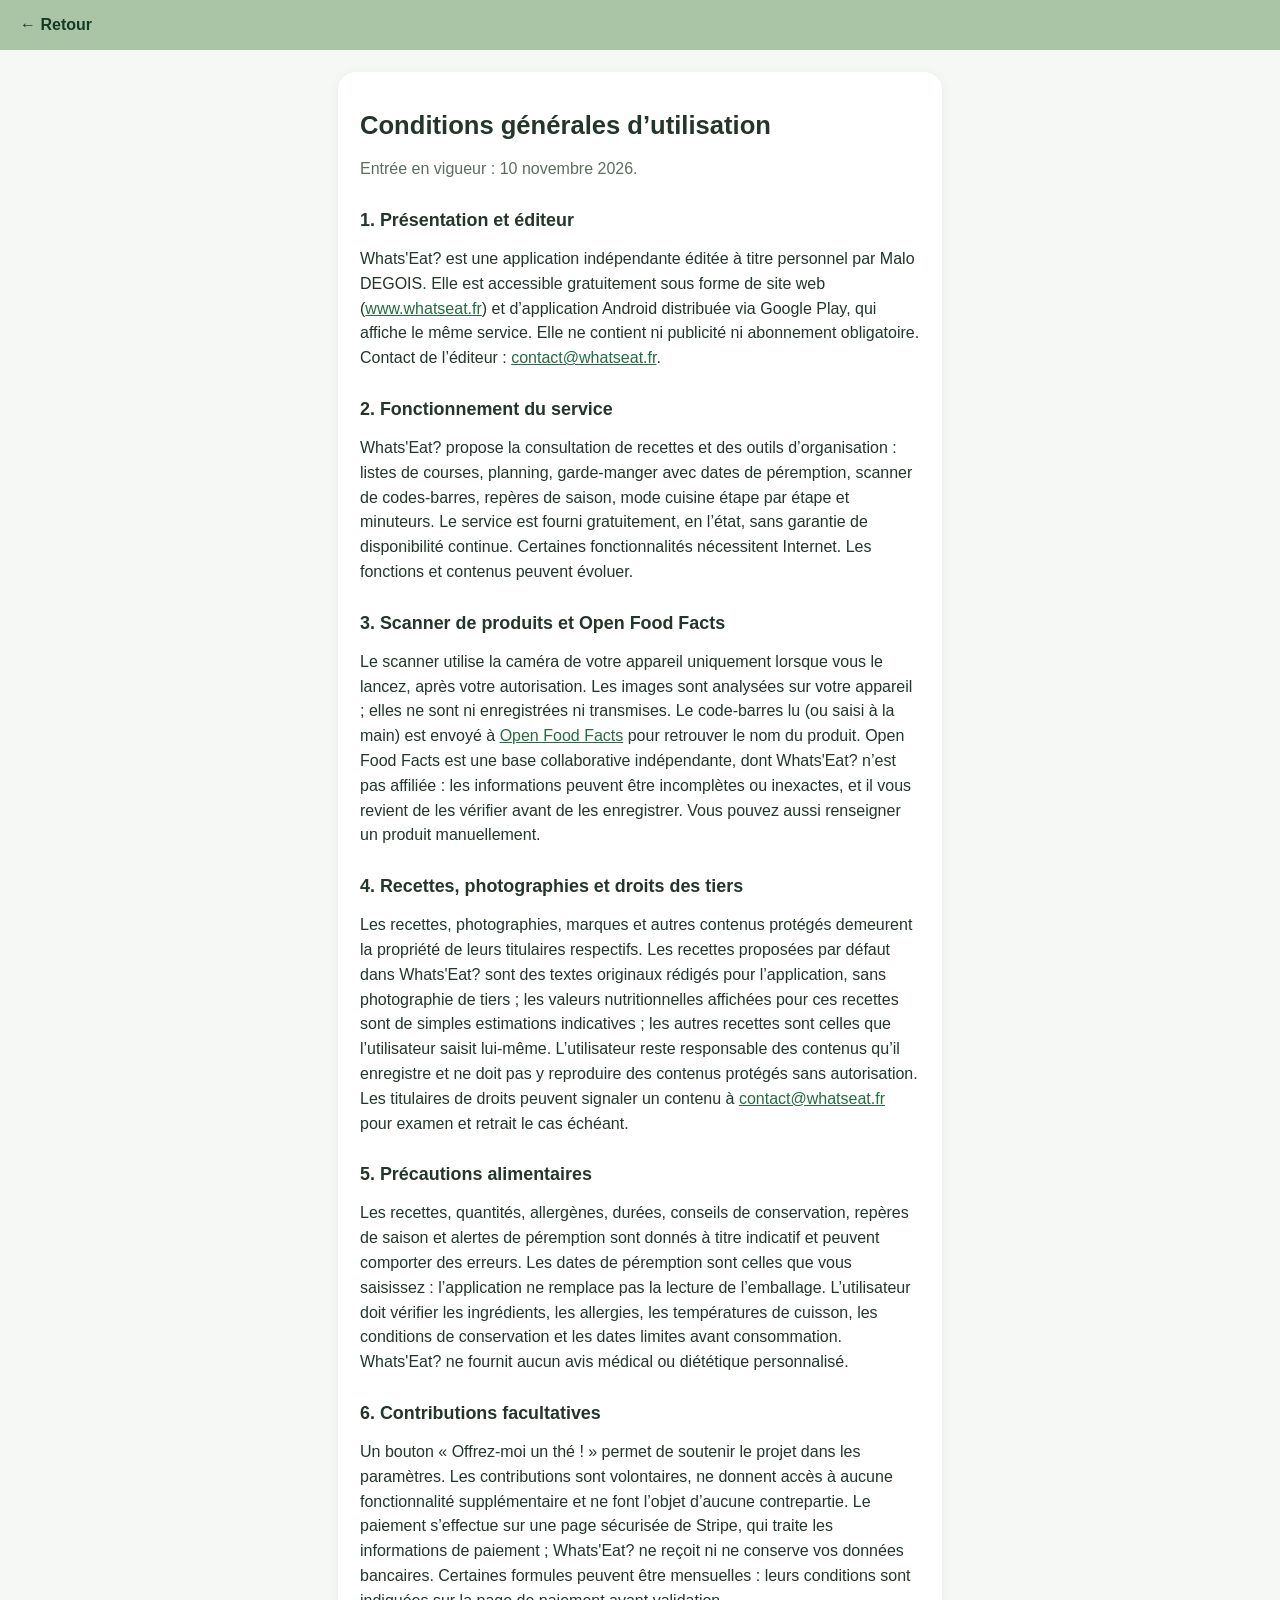
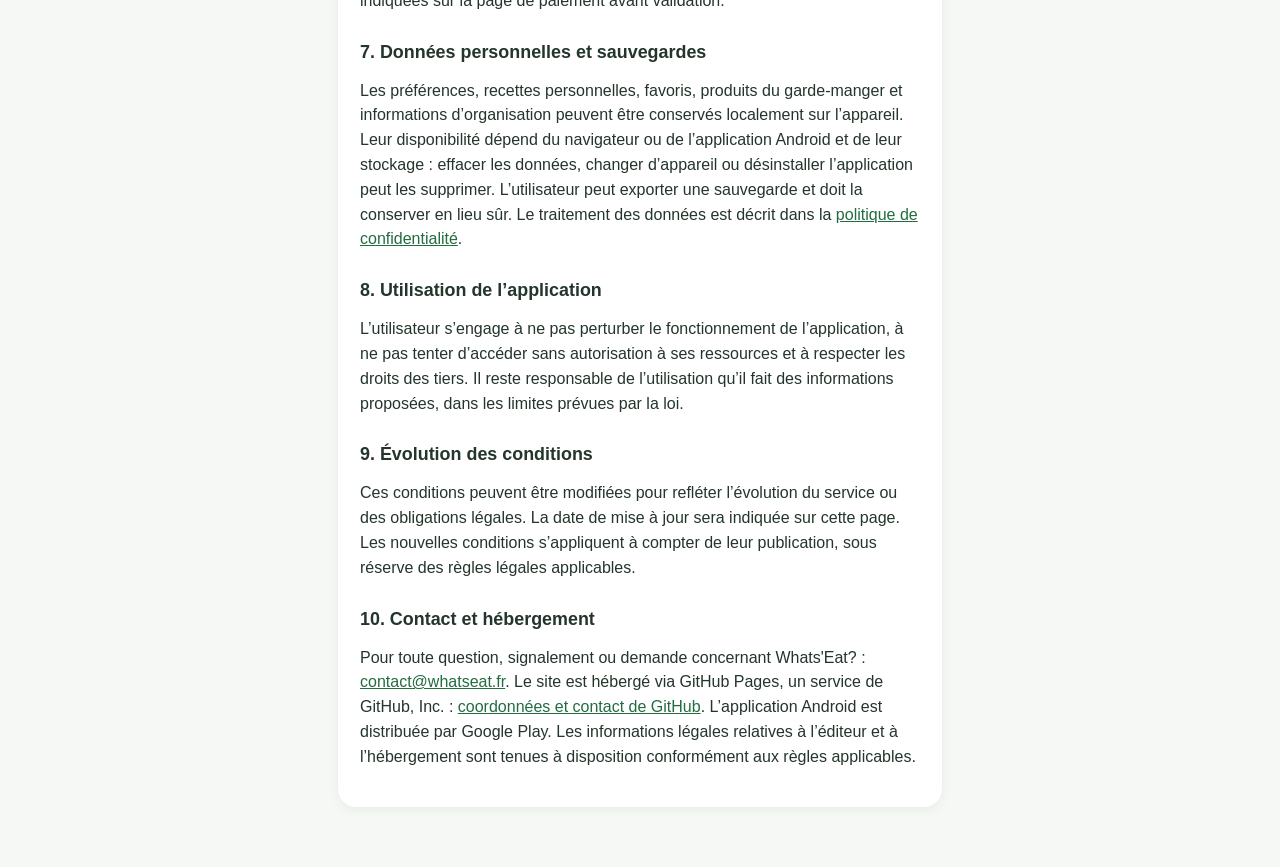
==== commit 58943cd3: "V4.5.57 : retrait des illustrations, valeurs nutritionnelles estimées, minuteurs par étape Co-Author" ====
--- a/cgu.html
+++ b/cgu.html
@@ -2,7 +2,7 @@
 <h2>1. Présentation et éditeur</h2><p>Whats'Eat? est une application indépendante éditée à titre personnel par Malo DEGOIS. Elle est accessible gratuitement sous forme de site web (<a href="https://www.whatseat.fr/">www.whatseat.fr</a>) et d’application Android distribuée via Google Play, qui affiche le même service. Elle ne contient ni publicité ni abonnement obligatoire. Contact de l’éditeur : <a href="mailto:contact@whatseat.fr">contact@whatseat.fr</a>.</p>
 <h2>2. Fonctionnement du service</h2><p>Whats'Eat? propose la consultation de recettes et des outils d’organisation : listes de courses, planning, garde-manger avec dates de péremption, scanner de codes-barres, repères de saison, mode cuisine étape par étape et minuteurs. Le service est fourni gratuitement, en l’état, sans garantie de disponibilité continue. Certaines fonctionnalités nécessitent Internet. Les fonctions et contenus peuvent évoluer.</p>
 <h2>3. Scanner de produits et Open Food Facts</h2><p>Le scanner utilise la caméra de votre appareil uniquement lorsque vous le lancez, après votre autorisation. Les images sont analysées sur votre appareil ; elles ne sont ni enregistrées ni transmises. Le code-barres lu (ou saisi à la main) est envoyé à <a href="https://world.openfoodfacts.org/">Open Food Facts</a> pour retrouver le nom du produit. Open Food Facts est une base collaborative indépendante, dont Whats'Eat? n’est pas affiliée : les informations peuvent être incomplètes ou inexactes, et il vous revient de les vérifier avant de les enregistrer. Vous pouvez aussi renseigner un produit manuellement.</p>
-<h2>4. Recettes, photographies et droits des tiers</h2><p>Les recettes, photographies, marques et autres contenus protégés demeurent la propriété de leurs titulaires respectifs. Les recettes proposées par défaut dans Whats'Eat? sont des textes originaux rédigés pour l’application, accompagnés d’illustrations originales créées pour l’application, sans photographie de tiers ; les autres recettes sont celles que l’utilisateur saisit lui-même. L’utilisateur reste responsable des contenus qu’il enregistre et ne doit pas y reproduire des contenus protégés sans autorisation. Les titulaires de droits peuvent signaler un contenu à <a href="mailto:contact@whatseat.fr">contact@whatseat.fr</a> pour examen et retrait le cas échéant.</p>
+<h2>4. Recettes, photographies et droits des tiers</h2><p>Les recettes, photographies, marques et autres contenus protégés demeurent la propriété de leurs titulaires respectifs. Les recettes proposées par défaut dans Whats'Eat? sont des textes originaux rédigés pour l’application, sans photographie de tiers ; les valeurs nutritionnelles affichées pour ces recettes sont de simples estimations indicatives ; les autres recettes sont celles que l’utilisateur saisit lui-même. L’utilisateur reste responsable des contenus qu’il enregistre et ne doit pas y reproduire des contenus protégés sans autorisation. Les titulaires de droits peuvent signaler un contenu à <a href="mailto:contact@whatseat.fr">contact@whatseat.fr</a> pour examen et retrait le cas échéant.</p>
 <h2>5. Précautions alimentaires</h2><p>Les recettes, quantités, allergènes, durées, conseils de conservation, repères de saison et alertes de péremption sont donnés à titre indicatif et peuvent comporter des erreurs. Les dates de péremption sont celles que vous saisissez : l’application ne remplace pas la lecture de l’emballage. L’utilisateur doit vérifier les ingrédients, les allergies, les températures de cuisson, les conditions de conservation et les dates limites avant consommation. Whats'Eat? ne fournit aucun avis médical ou diététique personnalisé.</p>
 <h2>6. Contributions facultatives</h2><p>Un bouton « Offrez-moi un thé ! » permet de soutenir le projet dans les paramètres. Les contributions sont volontaires, ne donnent accès à aucune fonctionnalité supplémentaire et ne font l’objet d’aucune contrepartie. Le paiement s’effectue sur une page sécurisée de Stripe, qui traite les informations de paiement ; Whats'Eat? ne reçoit ni ne conserve vos données bancaires. Certaines formules peuvent être mensuelles : leurs conditions sont indiquées sur la page de paiement avant validation.</p>
 <h2>7. Données personnelles et sauvegardes</h2><p>Les préférences, recettes personnelles, favoris, produits du garde-manger et informations d’organisation peuvent être conservés localement sur l’appareil. Leur disponibilité dépend du navigateur ou de l’application Android et de leur stockage : effacer les données, changer d’appareil ou désinstaller l’application peut les supprimer. L’utilisateur peut exporter une sauvegarde et doit la conserver en lieu sûr. Le traitement des données est décrit dans la <a href="confidentialite.html">politique de confidentialité</a>.</p>
